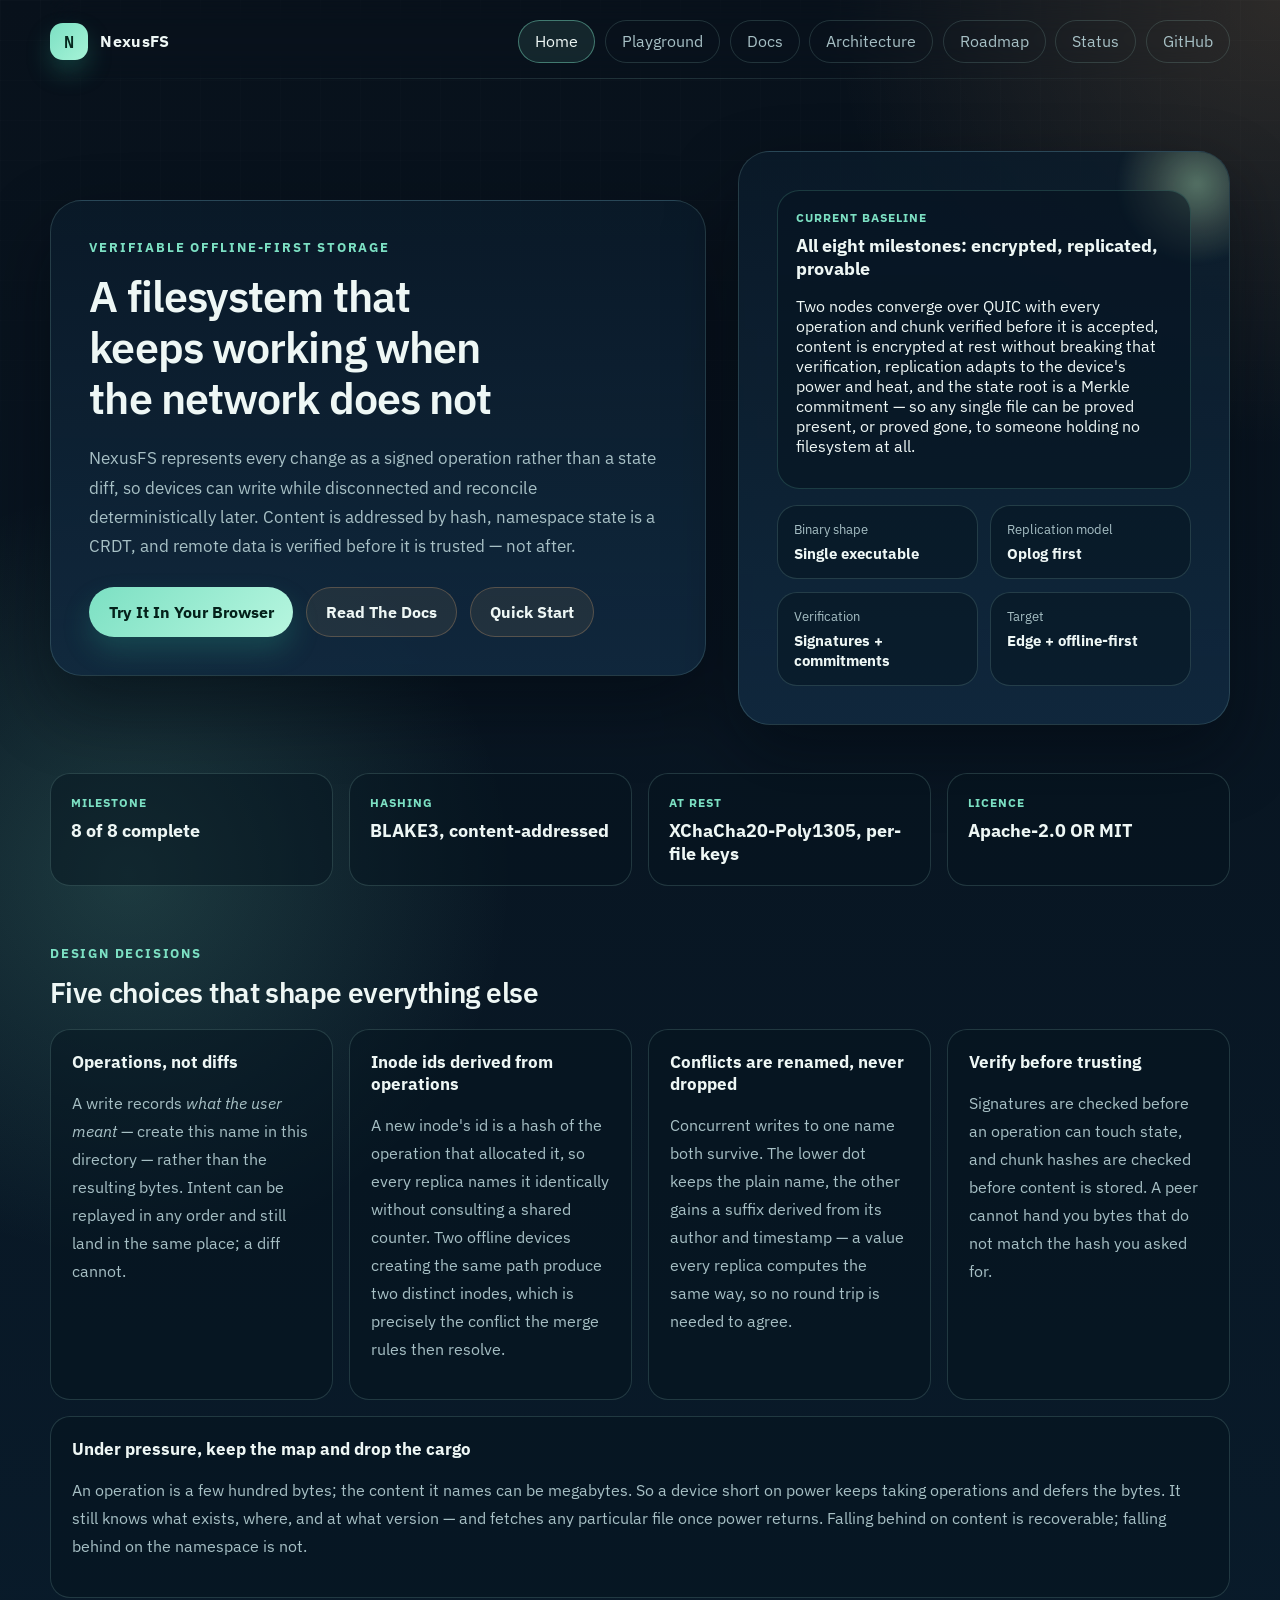
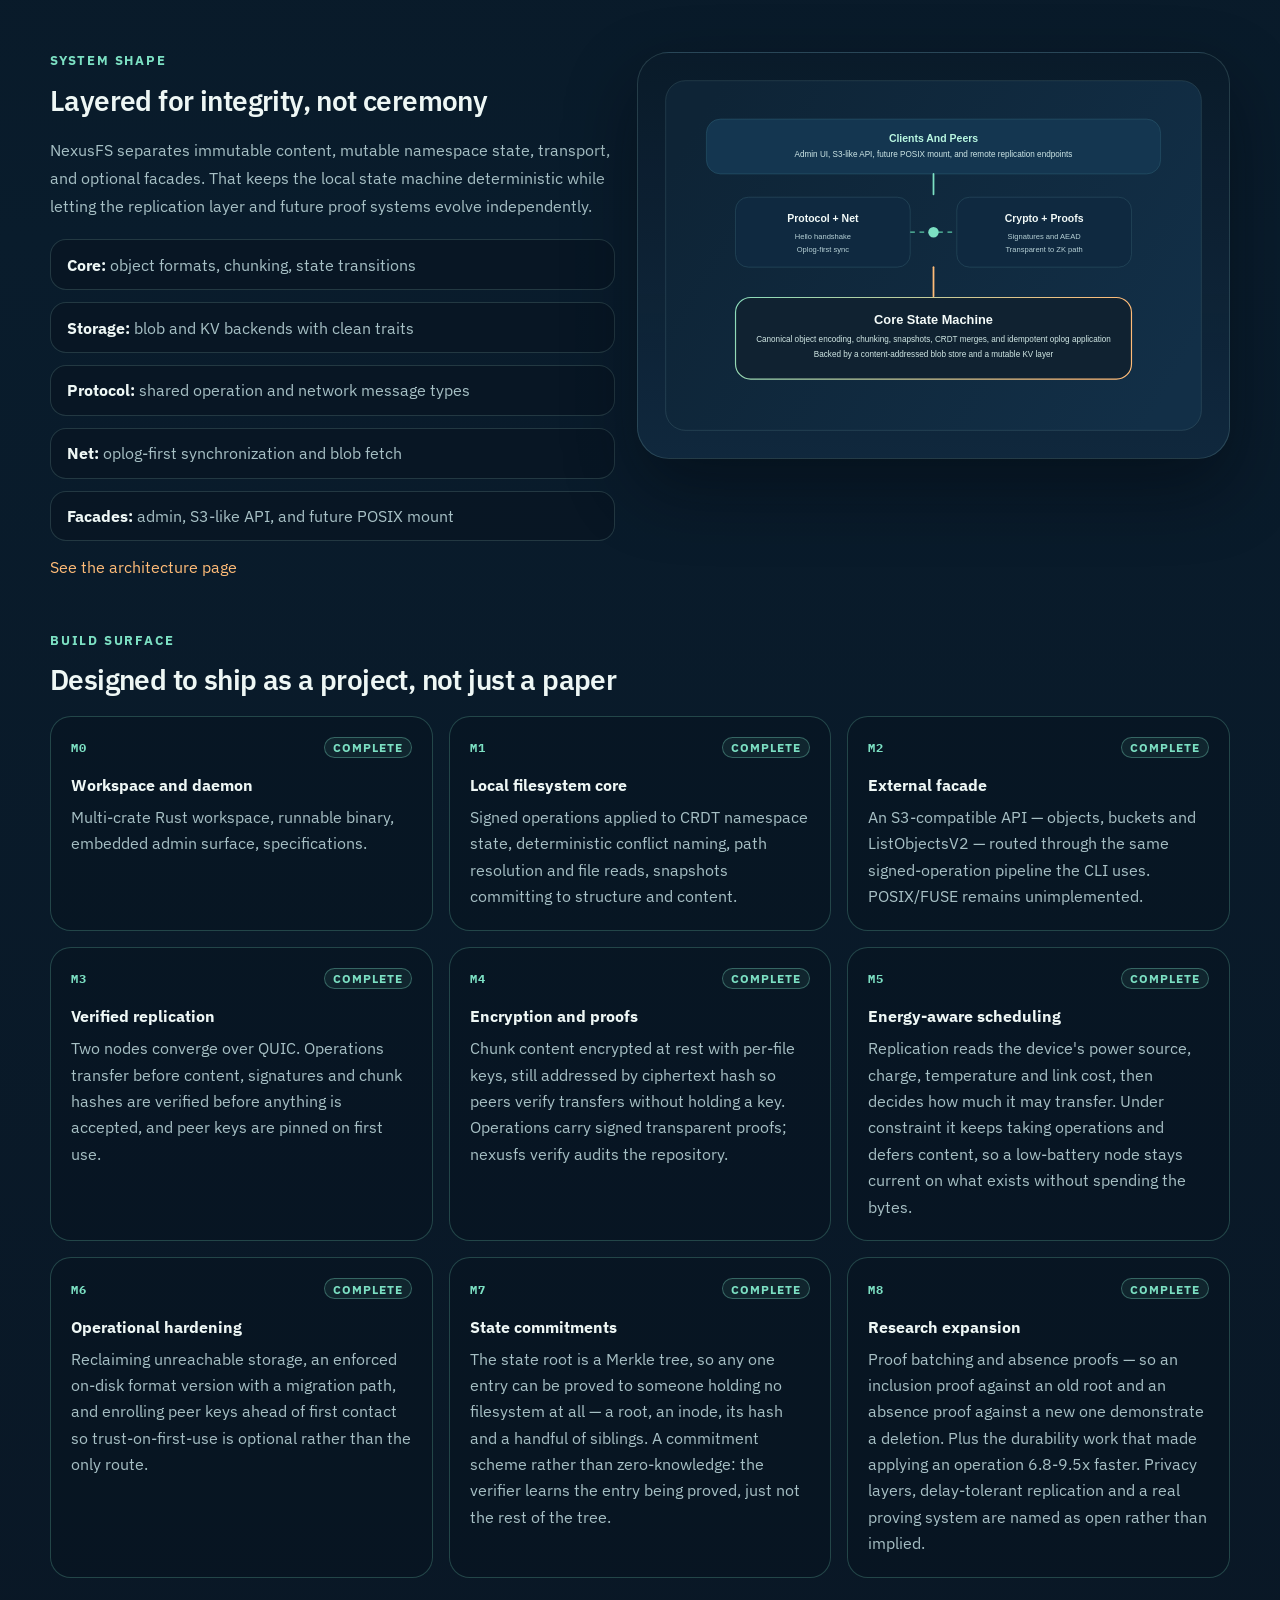
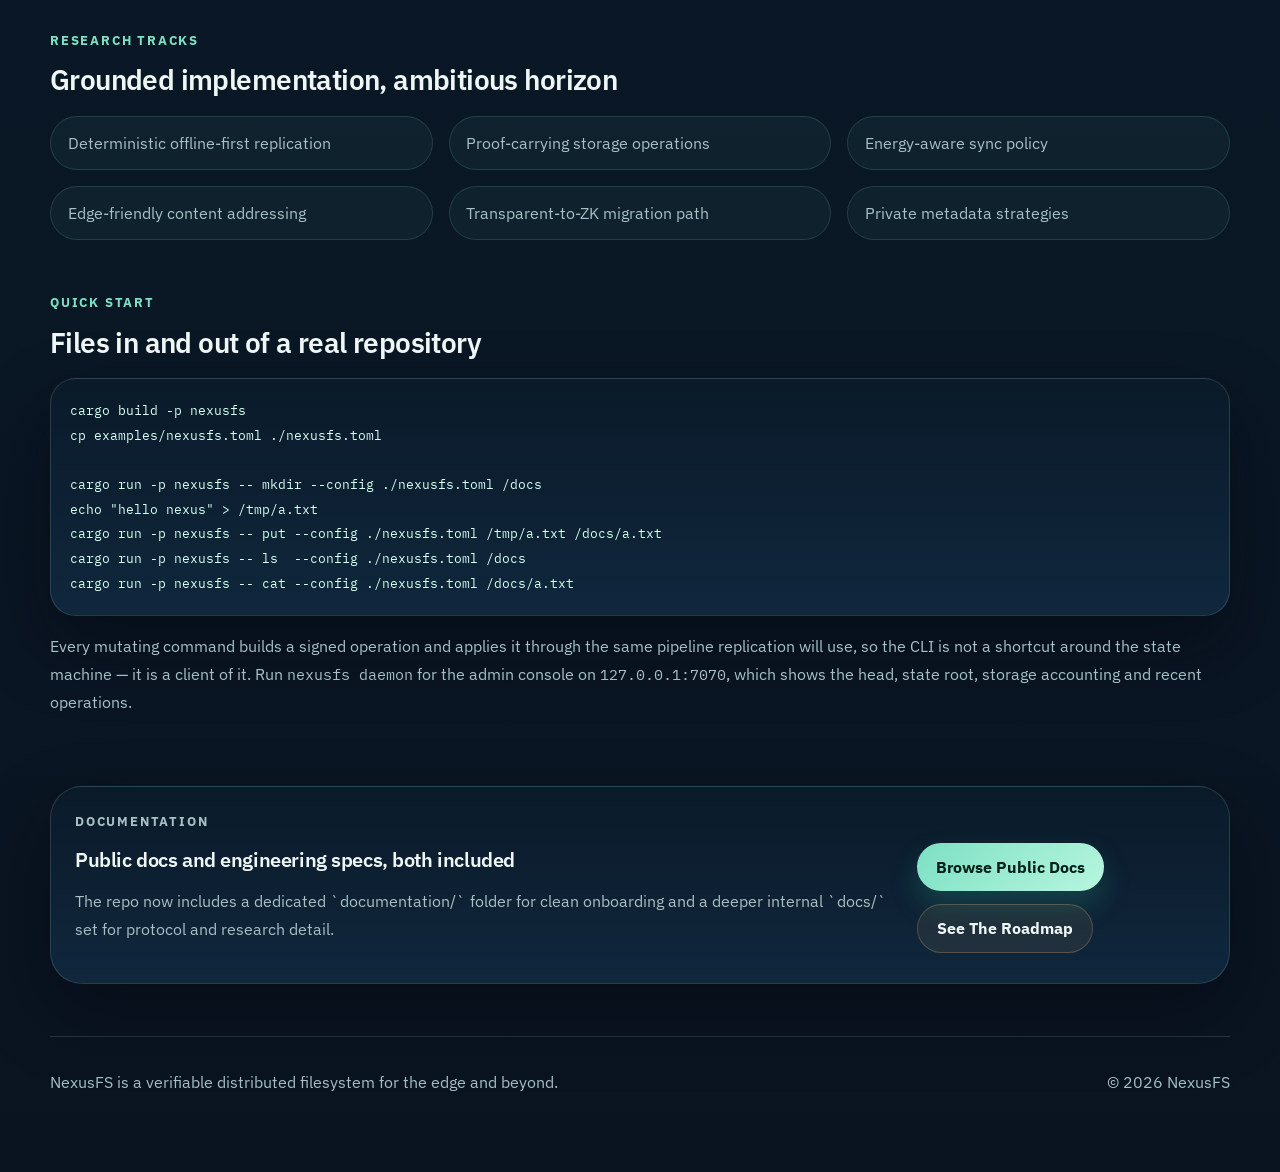
==== site/index.html @ d1aa071e "M8: absence proofs, batching, and an honest account of the rest **Absence proofs.** Inclusion proves" ====
<!DOCTYPE html>
<html lang="en">
  <head>
    <meta charset="utf-8" />
    <meta name="viewport" content="width=device-width, initial-scale=1" />
    <title>NexusFS | Verifiable Offline-First Distributed Storage</title>
    <meta
      name="description"
      content="NexusFS is a single-executable, verifiable distributed file system built for edge and offline-first deployments."
    />
    <link rel="preconnect" href="https://fonts.googleapis.com" />
    <link rel="preconnect" href="https://fonts.gstatic.com" crossorigin />
    <link
      href="https://fonts.googleapis.com/css2?family=IBM+Plex+Sans:wght@400;500;600;700&family=IBM+Plex+Mono:wght@400;500;600&display=swap"
      rel="stylesheet"
    />
    <link rel="icon" type="image/svg+xml" href="./favicon.svg" />
    <link rel="stylesheet" href="./styles.css" />
  </head>
  <body data-page="home">
    <div class="page-shell">
      <header class="site-header">
        <a class="brand" href="./index.html">
          <span class="brand-mark">N</span>
          <span>NexusFS</span>
        </a>
        <nav class="site-nav" aria-label="Primary">
          <a href="./index.html" aria-current="page">Home</a>
          <a href="./playground.html">Playground</a>
          <a href="./docs.html">Docs</a>
          <a href="./architecture.html">Architecture</a>
          <a href="./roadmap.html">Roadmap</a>
          <a href="./status.html">Status</a>
          <a href="https://github.com/pinkysworld/NexusFS" target="_blank" rel="noreferrer">GitHub</a>
        </nav>
      </header>

      <main>
        <section class="hero reveal">
          <div class="hero-copy">
            <p class="eyebrow">Verifiable offline-first storage</p>
            <h1>A filesystem that keeps working when the network does not</h1>
            <p class="lede">
              NexusFS represents every change as a signed operation rather than a state
              diff, so devices can write while disconnected and reconcile deterministically
              later. Content is addressed by hash, namespace state is a CRDT, and remote
              data is verified before it is trusted — not after.
            </p>
            <div class="cta-row">
              <a class="button button-primary" href="./playground.html">Try It In Your Browser</a>
              <a class="button button-secondary" href="./docs.html">Read The Docs</a>
              <a class="button button-secondary" href="#quickstart">Quick Start</a>
            </div>
          </div>
          <div class="hero-panel">
            <div class="panel-orbit"></div>
            <div class="status-card">
              <span class="status-label">Current Baseline</span>
              <strong>All eight milestones: encrypted, replicated, provable</strong>
              <p>
                Two nodes converge over QUIC with every operation and chunk verified
                before it is accepted, content is encrypted at rest without breaking
                that verification, replication adapts to the device's power and heat,
                and the state root is a Merkle commitment — so any single file can be
                proved present, or proved gone, to someone holding no filesystem at all.
              </p>
            </div>
            <div class="mini-grid">
              <div>
                <span>Binary shape</span>
                <strong>Single executable</strong>
              </div>
              <div>
                <span>Replication model</span>
                <strong>Oplog first</strong>
              </div>
              <div>
                <span>Verification</span>
                <strong>Signatures + commitments</strong>
              </div>
              <div>
                <span>Target</span>
                <strong>Edge + offline-first</strong>
              </div>
            </div>
          </div>
        </section>

        <section class="stats reveal">
          <div class="stat">
            <span class="stat-label">Milestone</span>
            <strong>8 of 8 complete</strong>
          </div>
          <div class="stat">
            <span class="stat-label">Hashing</span>
            <strong>BLAKE3, content-addressed</strong>
          </div>
          <div class="stat">
            <span class="stat-label">At rest</span>
            <strong>XChaCha20-Poly1305, per-file keys</strong>
          </div>
          <div class="stat">
            <span class="stat-label">Licence</span>
            <strong>Apache-2.0 OR MIT</strong>
          </div>
        </section>

        <section class="section reveal">
          <div class="section-heading">
            <p class="eyebrow">Design decisions</p>
            <h2>Five choices that shape everything else</h2>
          </div>
          <div class="card-grid">
            <article class="feature-card">
              <h3>Operations, not diffs</h3>
              <p>
                A write records <em>what the user meant</em> — create this name in this
                directory — rather than the resulting bytes. Intent can be replayed in any
                order and still land in the same place; a diff cannot.
              </p>
            </article>
            <article class="feature-card">
              <h3>Inode ids derived from operations</h3>
              <p>
                A new inode's id is a hash of the operation that allocated it, so every
                replica names it identically without consulting a shared counter. Two
                offline devices creating the same path produce two distinct inodes, which
                is precisely the conflict the merge rules then resolve.
              </p>
            </article>
            <article class="feature-card">
              <h3>Conflicts are renamed, never dropped</h3>
              <p>
                Concurrent writes to one name both survive. The lower dot keeps the plain
                name, the other gains a suffix derived from its author and timestamp — a
                value every replica computes the same way, so no round trip is needed to
                agree.
              </p>
            </article>
            <article class="feature-card">
              <h3>Verify before trusting</h3>
              <p>
                Signatures are checked before an operation can touch state, and chunk
                hashes are checked before content is stored. A peer cannot hand you bytes
                that do not match the hash you asked for.
              </p>
            </article>
            <article class="feature-card">
              <h3>Under pressure, keep the map and drop the cargo</h3>
              <p>
                An operation is a few hundred bytes; the content it names can be
                megabytes. So a device short on power keeps taking operations and defers
                the bytes. It still knows what exists, where, and at what version — and
                fetches any particular file once power returns. Falling behind on content
                is recoverable; falling behind on the namespace is not.
              </p>
            </article>
          </div>
        </section>

        <section class="section layout-two reveal">
          <div>
            <div class="section-heading compact">
              <p class="eyebrow">System Shape</p>
              <h2>Layered for integrity, not ceremony</h2>
            </div>
            <p class="section-copy">
              NexusFS separates immutable content, mutable namespace state, transport,
              and optional facades. That keeps the local state machine deterministic
              while letting the replication layer and future proof systems evolve
              independently.
            </p>
            <ul class="list-block">
              <li><strong>Core:</strong> object formats, chunking, state transitions</li>
              <li><strong>Storage:</strong> blob and KV backends with clean traits</li>
              <li><strong>Protocol:</strong> shared operation and network message types</li>
              <li><strong>Net:</strong> oplog-first synchronization and blob fetch</li>
              <li><strong>Facades:</strong> admin, S3-like API, and future POSIX mount</li>
            </ul>
            <a class="text-link" href="./architecture.html">See the architecture page</a>
          </div>
          <div class="diagram-frame">
            <img
              src="./assets/architecture.svg"
              alt="NexusFS architecture layers from clients and peers through core, storage, crypto, and proof systems."
            />
          </div>
        </section>

        <section class="section reveal">
          <div class="section-heading">
            <p class="eyebrow">Build Surface</p>
            <h2>Designed to ship as a project, not just a paper</h2>
          </div>
          <div class="track-grid" id="milestone-grid"></div>
        </section>

        <section class="section reveal">
          <div class="section-heading">
            <p class="eyebrow">Research Tracks</p>
            <h2>Grounded implementation, ambitious horizon</h2>
          </div>
          <div class="research-grid" id="research-grid"></div>
        </section>

        <section class="section reveal" id="quickstart">
          <div class="section-heading">
            <p class="eyebrow">Quick start</p>
            <h2>Files in and out of a real repository</h2>
          </div>
          <div class="command-block">
            <pre><code>cargo build -p nexusfs
cp examples/nexusfs.toml ./nexusfs.toml

cargo run -p nexusfs -- mkdir --config ./nexusfs.toml /docs
echo "hello nexus" > /tmp/a.txt
cargo run -p nexusfs -- put --config ./nexusfs.toml /tmp/a.txt /docs/a.txt
cargo run -p nexusfs -- ls  --config ./nexusfs.toml /docs
cargo run -p nexusfs -- cat --config ./nexusfs.toml /docs/a.txt</code></pre>
          </div>
          <p class="section-copy">
            Every mutating command builds a signed operation and applies it through the
            same pipeline replication will use, so the CLI is not a shortcut around the
            state machine — it is a client of it. Run
            <code>nexusfs daemon</code> for the admin console on
            <code>127.0.0.1:7070</code>, which shows the head, state root, storage
            accounting and recent operations.
          </p>
        </section>

        <section class="section reveal">
          <div class="callout">
            <div>
              <p class="eyebrow">Documentation</p>
              <h2>Public docs and engineering specs, both included</h2>
              <p>
                The repo now includes a dedicated `documentation/` folder for clean
                onboarding and a deeper internal `docs/` set for protocol and research
                detail.
              </p>
            </div>
            <div class="callout-actions">
              <a class="button button-primary" href="./docs.html">Browse Public Docs</a>
              <a class="button button-secondary" href="./roadmap.html">See The Roadmap</a>
            </div>
          </div>
        </section>
      </main>

      <footer class="site-footer">
        <p>NexusFS is a verifiable distributed filesystem for the edge and beyond.</p>
        <p>© <span id="year"></span> NexusFS</p>
      </footer>
    </div>

    <script src="./app.js"></script>
  </body>
</html>
---- site/styles.css ----
:root {
  --bg: #07131f;
  --bg-soft: #102538;
  --panel: rgba(10, 27, 42, 0.84);
  --panel-strong: rgba(17, 41, 63, 0.92);
  --text: #eef7f5;
  --muted: #a7c0c5;
  --line: rgba(173, 232, 221, 0.16);
  --sea: #7ce0c3;
  --sea-deep: #2fb998;
  --sun: #ffbc78;
  --danger: #ff8d7c;
  --shadow: 0 30px 70px rgba(1, 7, 14, 0.45);
  --mono: "IBM Plex Mono", ui-monospace, SFMono-Regular, Menlo, monospace;
}

/* Technical values — hashes, paths, commands — read as data, not prose. */
code,
kbd,
samp {
  font-family: var(--mono);
  font-size: 0.92em;
}

* {
  box-sizing: border-box;
}

html {
  scroll-behavior: smooth;
}

body {
  margin: 0;
  min-height: 100vh;
  color: var(--text);
  font-family: "IBM Plex Sans", "Helvetica Neue", sans-serif;
  background:
    radial-gradient(circle at top right, rgba(255, 188, 120, 0.15), transparent 28rem),
    radial-gradient(circle at 10% 20%, rgba(124, 224, 195, 0.18), transparent 24rem),
    linear-gradient(180deg, #08111b 0%, #091c2c 42%, #0a1421 100%);
}

body::before {
  content: "";
  position: fixed;
  inset: 0;
  pointer-events: none;
  background-image:
    linear-gradient(rgba(255, 255, 255, 0.015) 1px, transparent 1px),
    linear-gradient(90deg, rgba(255, 255, 255, 0.015) 1px, transparent 1px);
  background-size: 40px 40px;
  mask-image: linear-gradient(180deg, rgba(0, 0, 0, 0.9), transparent 80%);
}

a {
  color: inherit;
}

img {
  display: block;
  max-width: 100%;
}

.page-shell {
  position: relative;
  width: min(1180px, calc(100% - 2rem));
  margin: 0 auto;
  padding-bottom: 4rem;
}

.site-header {
  position: sticky;
  top: 0;
  z-index: 20;
  display: flex;
  align-items: center;
  justify-content: space-between;
  gap: 1rem;
  padding: 1.25rem 0 1rem;
  backdrop-filter: blur(16px);
}

.site-header::after {
  content: "";
  position: absolute;
  inset: auto 0 0;
  height: 1px;
  background: linear-gradient(90deg, transparent, var(--line), transparent);
}

.brand {
  display: inline-flex;
  align-items: center;
  gap: 0.8rem;
  text-decoration: none;
  font-weight: 700;
  letter-spacing: 0.02em;
}

.brand-mark {
  display: inline-grid;
  place-items: center;
  width: 2.35rem;
  height: 2.35rem;
  border-radius: 0.8rem;
  color: #06291f;
  font-family: var(--mono);
  font-weight: 600;
  font-size: 1.05rem;
  background: linear-gradient(135deg, var(--sea) 0%, #a6f3d7 100%);
  box-shadow: 0 12px 24px rgba(47, 185, 152, 0.25);
}

.site-nav {
  display: inline-flex;
  flex-wrap: wrap;
  gap: 0.6rem;
}

.site-nav a {
  padding: 0.65rem 1rem;
  border: 1px solid var(--line);
  border-radius: 999px;
  text-decoration: none;
  color: var(--muted);
  transition: transform 180ms ease, border-color 180ms ease, color 180ms ease, background 180ms ease;
}

.site-nav a:hover,
.site-nav a:focus-visible {
  color: var(--text);
  border-color: rgba(124, 224, 195, 0.35);
  background: rgba(124, 224, 195, 0.08);
  transform: translateY(-1px);
}

.hero {
  display: grid;
  grid-template-columns: 1.2fr 0.9fr;
  gap: 2rem;
  align-items: center;
  padding: 4.5rem 0 3rem;
}

.hero-compact {
  grid-template-columns: 1fr;
  padding-bottom: 1rem;
}

.hero-copy,
.hero-panel,
.content-panel,
.callout,
.diagram-frame,
.command-block {
  border: 1px solid var(--line);
  background: linear-gradient(180deg, var(--panel) 0%, var(--panel-strong) 100%);
  box-shadow: var(--shadow);
}

.hero-copy,
.hero-panel {
  border-radius: 2rem;
  padding: clamp(1.4rem, 3vw, 2.4rem);
}

.hero-copy h1,
.section-heading h2,
.content-panel h2,
.callout h2,
.doc-card h2 {
  margin: 0;
  font-weight: 600;
  line-height: 1.18;
  letter-spacing: -0.021em;
  text-wrap: balance;
}

.hero-copy h1 {
  font-size: clamp(1.9rem, 3.4vw, 2.7rem);
  max-width: 26ch;
}

.content-panel h2,
.callout h2,
.doc-card h2 {
  font-size: 1.25rem;
}

.eyebrow {
  margin: 0 0 0.9rem;
  color: var(--sea);
  font-size: 0.8rem;
  font-weight: 700;
  letter-spacing: 0.14em;
  text-transform: uppercase;
}

.lede,
.section-copy,
.feature-card p,
.doc-card p,
.callout p,
.content-panel p {
  color: var(--muted);
  line-height: 1.75;
}

.lede {
  font-size: 1.05rem;
  max-width: 60ch;
  margin: 1.3rem 0 0;
}

.cta-row,
.callout-actions {
  display: flex;
  flex-wrap: wrap;
  gap: 0.8rem;
  margin-top: 1.6rem;
}

.button {
  display: inline-flex;
  align-items: center;
  justify-content: center;
  min-height: 3rem;
  padding: 0.85rem 1.2rem;
  border-radius: 999px;
  text-decoration: none;
  font-weight: 700;
  transition: transform 180ms ease, box-shadow 180ms ease, border-color 180ms ease, background 180ms ease;
}

.button:hover,
.button:focus-visible {
  transform: translateY(-1px);
}

.button-primary {
  color: #04211a;
  background: linear-gradient(135deg, var(--sea) 0%, #b7f6df 100%);
  box-shadow: 0 14px 28px rgba(47, 185, 152, 0.22);
}

.button-secondary {
  border: 1px solid rgba(255, 188, 120, 0.24);
  background: rgba(255, 188, 120, 0.08);
  color: var(--text);
}

.hero-panel {
  position: relative;
  overflow: hidden;
}

.panel-orbit {
  position: absolute;
  top: -4rem;
  right: -4rem;
  width: 12rem;
  height: 12rem;
  border-radius: 50%;
  background:
    radial-gradient(circle at center, rgba(124, 224, 195, 0.3) 0, rgba(124, 224, 195, 0.1) 32%, transparent 60%),
    radial-gradient(circle at center, rgba(255, 188, 120, 0.22) 0, transparent 58%);
  filter: blur(2px);
}

.status-card {
  position: relative;
  padding: 1.1rem 1.1rem 1rem;
  border-radius: 1.4rem;
  border: 1px solid rgba(124, 224, 195, 0.18);
  background: rgba(6, 19, 31, 0.55);
}

.status-label,
.doc-type,
.stat-label {
  display: block;
  margin-bottom: 0.55rem;
  color: var(--sea);
  font-size: 0.78rem;
  font-weight: 700;
  letter-spacing: 0.08em;
  text-transform: uppercase;
}

.status-card strong,
.stat strong {
  display: block;
  font-size: 1.1rem;
}

.status-card p,
.mini-grid span,
.mini-grid strong {
  position: relative;
}

.mini-grid {
  display: grid;
  grid-template-columns: repeat(2, minmax(0, 1fr));
  gap: 0.8rem;
  margin-top: 1rem;
}

.mini-grid div,
.stat,
.feature-card,
.doc-card,
.content-panel {
  border-radius: 1.25rem;
  border: 1px solid var(--line);
  background: rgba(6, 19, 31, 0.48);
}

.mini-grid div {
  padding: 0.95rem;
}

.mini-grid span {
  display: block;
  color: var(--muted);
  font-size: 0.82rem;
}

.mini-grid strong {
  display: block;
  margin-top: 0.3rem;
  font-size: 0.96rem;
}

.stats,
.card-grid,
.track-grid,
.research-grid,
.docs-grid {
  display: grid;
  gap: 1rem;
}

.stats {
  grid-template-columns: repeat(4, minmax(0, 1fr));
  margin: 0 0 2.5rem;
}

.stat {
  padding: 1.25rem;
}

.stat strong {
  font-size: 1.12rem;
}

.section {
  padding: 1.2rem 0 2.2rem;
}

.section-heading {
  margin-bottom: 1.2rem;
}

.section-heading h2 {
  font-size: clamp(1.4rem, 2.2vw, 1.8rem);
  max-width: 34ch;
}

.section-heading.compact h2 {
  max-width: 30ch;
}

.card-grid {
  grid-template-columns: repeat(4, minmax(0, 1fr));
}

/* A trailing card that would sit alone on its own row spans the full width instead.
   Reads as a deliberate summary rather than an orphan, and keeps the grid balanced as
   sections gain entries. The 4n+1 / 3n+1 selectors track the column count per
   breakpoint, so each rule lives beside the grid definition it belongs to. */
.card-grid > *:last-child:nth-child(4n + 1) {
  grid-column: 1 / -1;
}

.feature-card,
.doc-card,
.content-panel {
  padding: 1.3rem;
}

.feature-card h3 {
  margin: 0 0 0.7rem;
  font-size: 1.05rem;
}

.layout-two {
  display: grid;
  grid-template-columns: 1fr 1.05fr;
  gap: 1.4rem;
  align-items: start;
}

.list-block {
  display: grid;
  gap: 0.75rem;
  padding: 0;
  margin: 1.2rem 0 0;
  list-style: none;
}

.list-block li {
  padding: 0.9rem 1rem;
  border-radius: 1rem;
  border: 1px solid var(--line);
  background: rgba(7, 18, 28, 0.44);
  color: var(--muted);
}

.list-block strong {
  color: var(--text);
}

.text-link {
  display: inline-block;
  margin-top: 1rem;
  color: var(--sun);
  text-decoration: none;
}

.diagram-frame {
  padding: 1rem;
  border-radius: 2rem;
}

.track-grid {
  grid-template-columns: repeat(3, minmax(0, 1fr));
}

.track-grid > *:last-child:nth-child(3n + 1) {
  grid-column: 1 / -1;
}

.track-card {
  padding: 1.25rem;
  border-radius: 1.3rem;
  border: 1px solid var(--line);
  background: rgba(6, 19, 31, 0.5);
}

.track-card span {
  display: block;
  margin-bottom: 0.55rem;
  color: var(--sun);
  font-size: 0.78rem;
  font-weight: 700;
  letter-spacing: 0.08em;
  text-transform: uppercase;
}

.track-card h3 {
  margin: 0 0 0.55rem;
  font-size: 1rem;
}

.track-card p {
  margin: 0;
  color: var(--muted);
  line-height: 1.65;
}

.research-grid {
  grid-template-columns: repeat(3, minmax(0, 1fr));
}

.research-chip {
  padding: 1rem 1.05rem;
  border-radius: 999px;
  border: 1px solid rgba(124, 224, 195, 0.16);
  background: rgba(124, 224, 195, 0.05);
  color: var(--muted);
}

.command-block {
  border-radius: 1.6rem;
  padding: 1.2rem;
}

.command-block pre {
  margin: 0;
  overflow-x: auto;
  color: #d6fff1;
  font-family: var(--mono);
  font-size: 0.88rem;
  line-height: 1.75;
}

.callout {
  display: flex;
  align-items: center;
  justify-content: space-between;
  gap: 1.25rem;
  border-radius: 2rem;
  padding: 1.5rem;
}

.docs-grid {
  grid-template-columns: repeat(2, minmax(0, 1fr));
}

.doc-card {
  text-decoration: none;
  transition: transform 180ms ease, border-color 180ms ease, background 180ms ease;
}

.doc-card:hover,
.doc-card:focus-visible {
  transform: translateY(-2px);
  border-color: rgba(124, 224, 195, 0.32);
  background: rgba(11, 31, 48, 0.82);
}

.inline-links {
  display: flex;
  flex-wrap: wrap;
  gap: 0.75rem;
}

.inline-links a {
  padding: 0.75rem 1rem;
  border-radius: 999px;
  border: 1px solid var(--line);
  text-decoration: none;
  color: var(--muted);
  background: rgba(6, 19, 31, 0.42);
}

.site-footer {
  display: flex;
  align-items: center;
  justify-content: space-between;
  gap: 1rem;
  margin-top: 1rem;
  padding-top: 1.2rem;
  color: var(--muted);
  border-top: 1px solid var(--line);
}

.reveal {
  opacity: 0;
  transform: translateY(18px);
  transition: opacity 600ms ease, transform 600ms ease;
}

.reveal.is-visible {
  opacity: 1;
  transform: translateY(0);
}

@media (max-width: 1024px) {
  .hero,
  .layout-two,
  .callout {
    grid-template-columns: 1fr;
    display: grid;
  }

  .stats,
  .card-grid,
  .track-grid,
  .research-grid {
    grid-template-columns: repeat(2, minmax(0, 1fr));
  }

  /* Two columns now, so the span rule keys off an odd final card instead. */
  .card-grid > *:last-child:nth-child(4n + 1),
  .track-grid > *:last-child:nth-child(3n + 1) {
    grid-column: auto;
  }

  .card-grid > *:last-child:nth-child(odd),
  .track-grid > *:last-child:nth-child(odd) {
    grid-column: 1 / -1;
  }
}

@media (max-width: 720px) {
  .page-shell {
    width: min(100%, calc(100% - 1rem));
  }

  .site-header,
  .site-footer {
    position: relative;
    flex-direction: column;
    align-items: flex-start;
  }

  .hero {
    padding-top: 2.8rem;
  }

  .stats,
  .card-grid,
  .track-grid,
  .research-grid,
  .docs-grid,
  .mini-grid {
    grid-template-columns: 1fr;
  }

  /* Single column: every card is already full width, so no spanning is needed. */
  .card-grid > *:last-child,
  .track-grid > *:last-child {
    grid-column: auto;
  }

  .hero-copy,
  .hero-panel,
  .diagram-frame,
  .callout {
    border-radius: 1.35rem;
  }

  .section-heading h2,
  .hero-copy h1 {
    max-width: none;
  }
}

/* --- milestone cards ------------------------------------------------------ */

.track-head {
  display: flex !important;
  align-items: center;
  justify-content: space-between;
  gap: 0.75rem;
  margin-bottom: 0.6rem;
}

.track-label {
  display: inline-block;
  margin: 0;
  font-family: var(--mono);
  font-size: 0.78rem;
  font-weight: 600;
  letter-spacing: 0.04em;
  text-transform: none;
  color: var(--sun);
}

.track-status {
  display: inline-block;
  margin: 0;
  padding: 0.1rem 0.5rem;
  border-radius: 999px;
  border: 1px solid var(--line);
  font-size: 0.66rem;
  font-weight: 600;
  letter-spacing: 0.06em;
  text-transform: uppercase;
  color: var(--muted);
}

.track-card[data-status="done"] .track-label {
  color: var(--sea);
}

.track-card[data-status="done"] .track-status {
  color: var(--sea);
  border-color: rgba(124, 224, 195, 0.35);
  background: rgba(124, 224, 195, 0.08);
}

.track-card[data-status="done"] {
  border-color: rgba(124, 224, 195, 0.24);
}

/* Active page in the primary nav. Driven by aria-current so the visual state and
   the accessibility state cannot drift apart. */
.site-nav a[aria-current="page"] {
  color: var(--text);
  border-color: rgba(124, 224, 195, 0.45);
  background: rgba(124, 224, 195, 0.1);
}
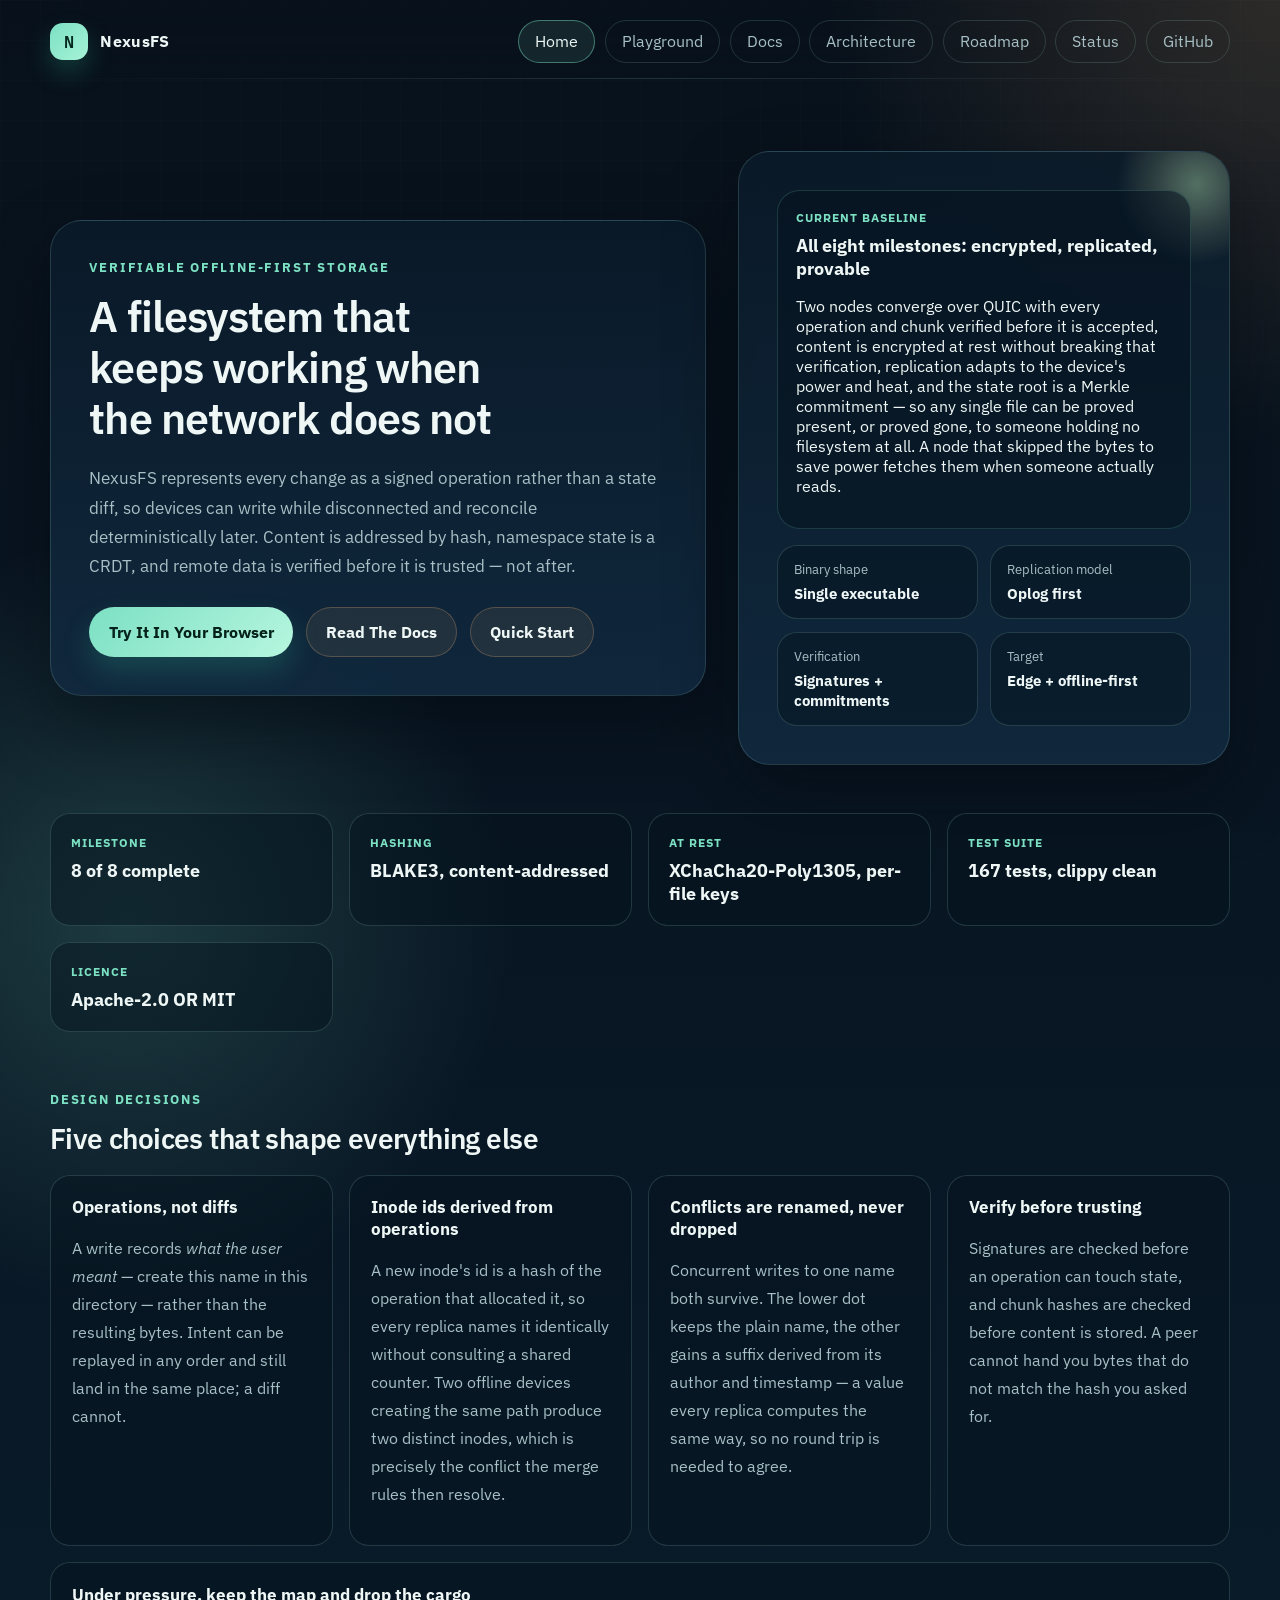
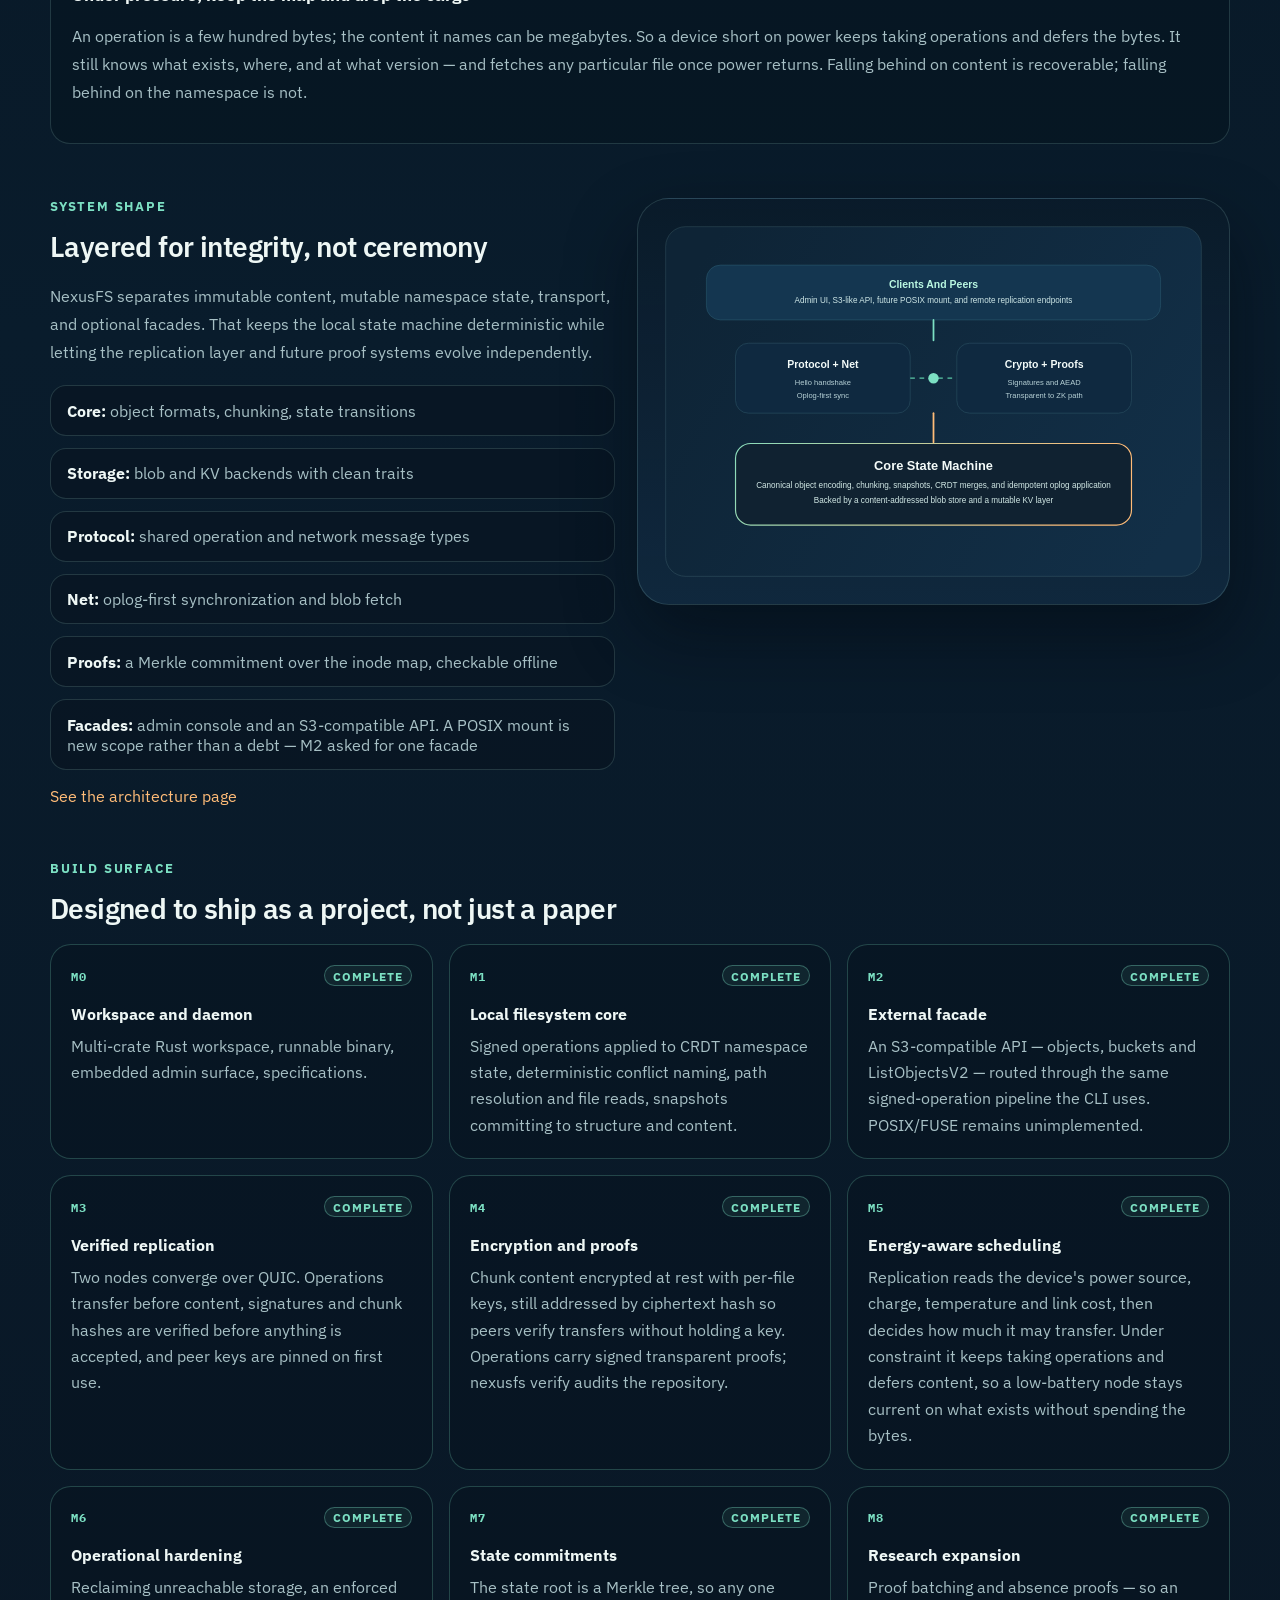
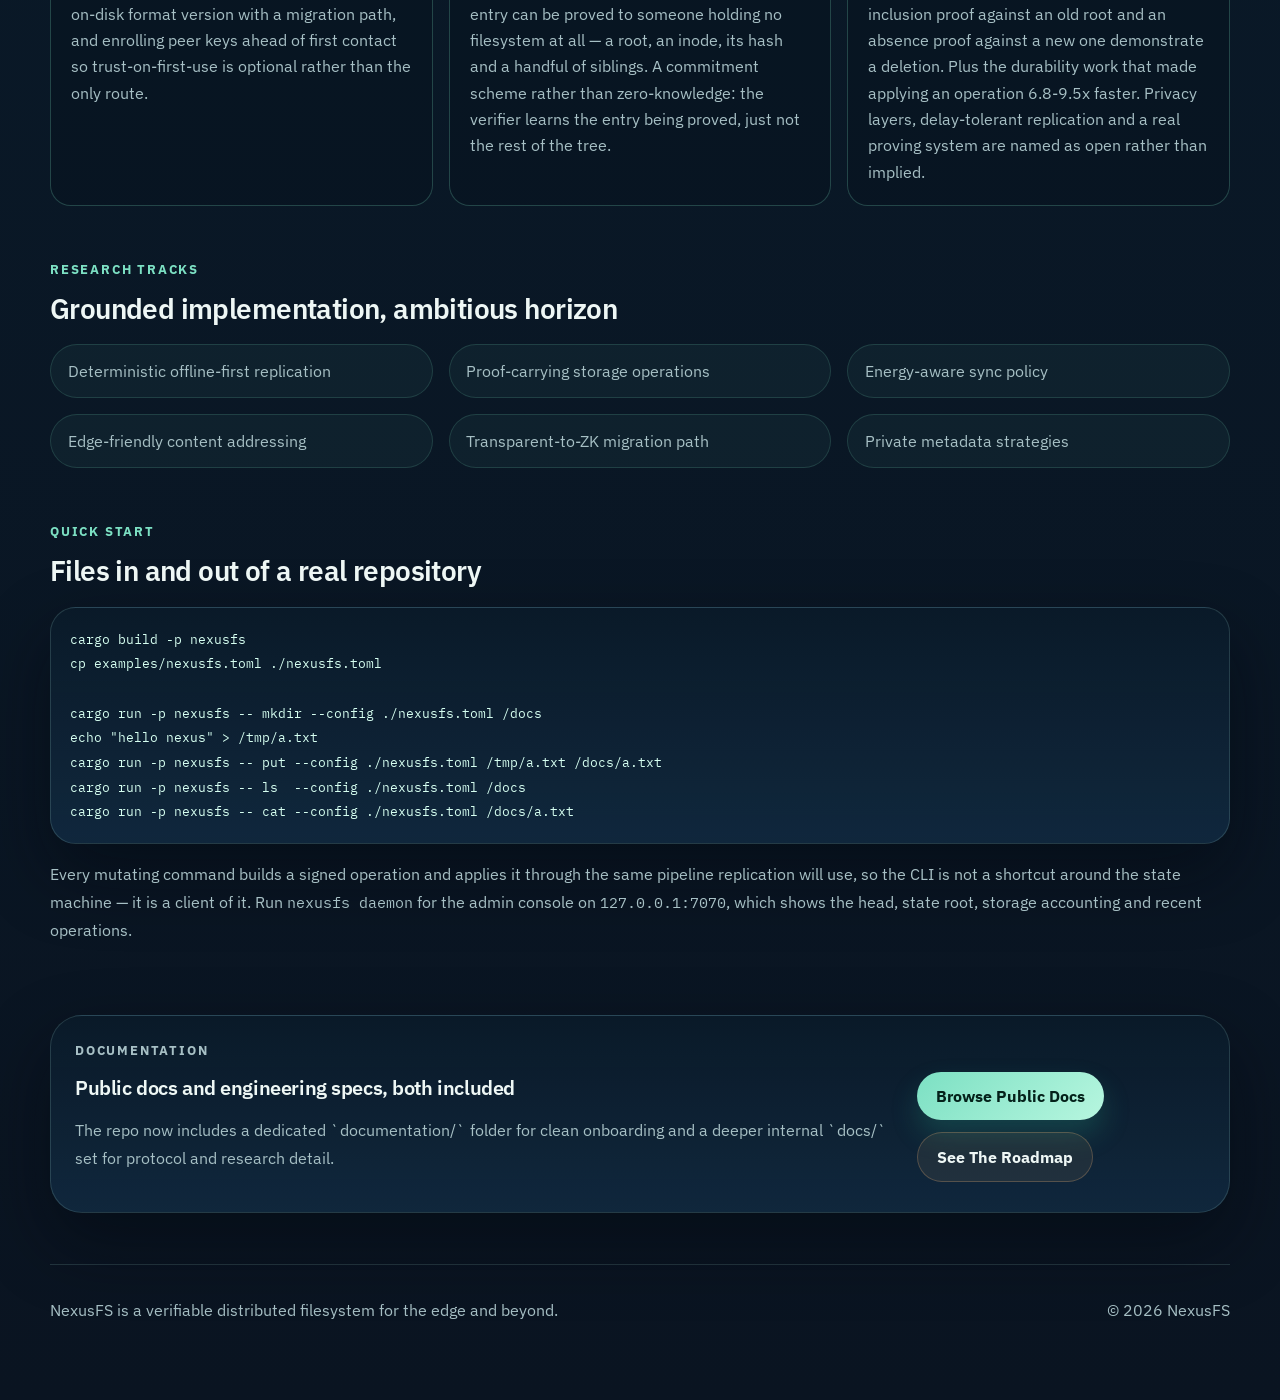
==== commit ed902205: "Docs: make every surface say what the code actually does The docs had drifted far enough to contradi" ====
--- a/site/index.html
+++ b/site/index.html
@@ -63,6 +63,8 @@
                 that verification, replication adapts to the device's power and heat,
                 and the state root is a Merkle commitment — so any single file can be
                 proved present, or proved gone, to someone holding no filesystem at all.
+                A node that skipped the bytes to save power fetches them when someone
+                actually reads.
               </p>
             </div>
             <div class="mini-grid">
@@ -98,6 +100,10 @@
           <div class="stat">
             <span class="stat-label">At rest</span>
             <strong>XChaCha20-Poly1305, per-file keys</strong>
+          </div>
+          <div class="stat">
+            <span class="stat-label">Test suite</span>
+            <strong>167 tests, clippy clean</strong>
           </div>
           <div class="stat">
             <span class="stat-label">Licence</span>
@@ -175,7 +181,9 @@
               <li><strong>Storage:</strong> blob and KV backends with clean traits</li>
               <li><strong>Protocol:</strong> shared operation and network message types</li>
               <li><strong>Net:</strong> oplog-first synchronization and blob fetch</li>
-              <li><strong>Facades:</strong> admin, S3-like API, and future POSIX mount</li>
+              <li><strong>Proofs:</strong> a Merkle commitment over the inode map, checkable offline</li>
+              <li><strong>Facades:</strong> admin console and an S3-compatible API. A POSIX
+                mount is new scope rather than a debt — M2 asked for one facade</li>
             </ul>
             <a class="text-link" href="./architecture.html">See the architecture page</a>
           </div>
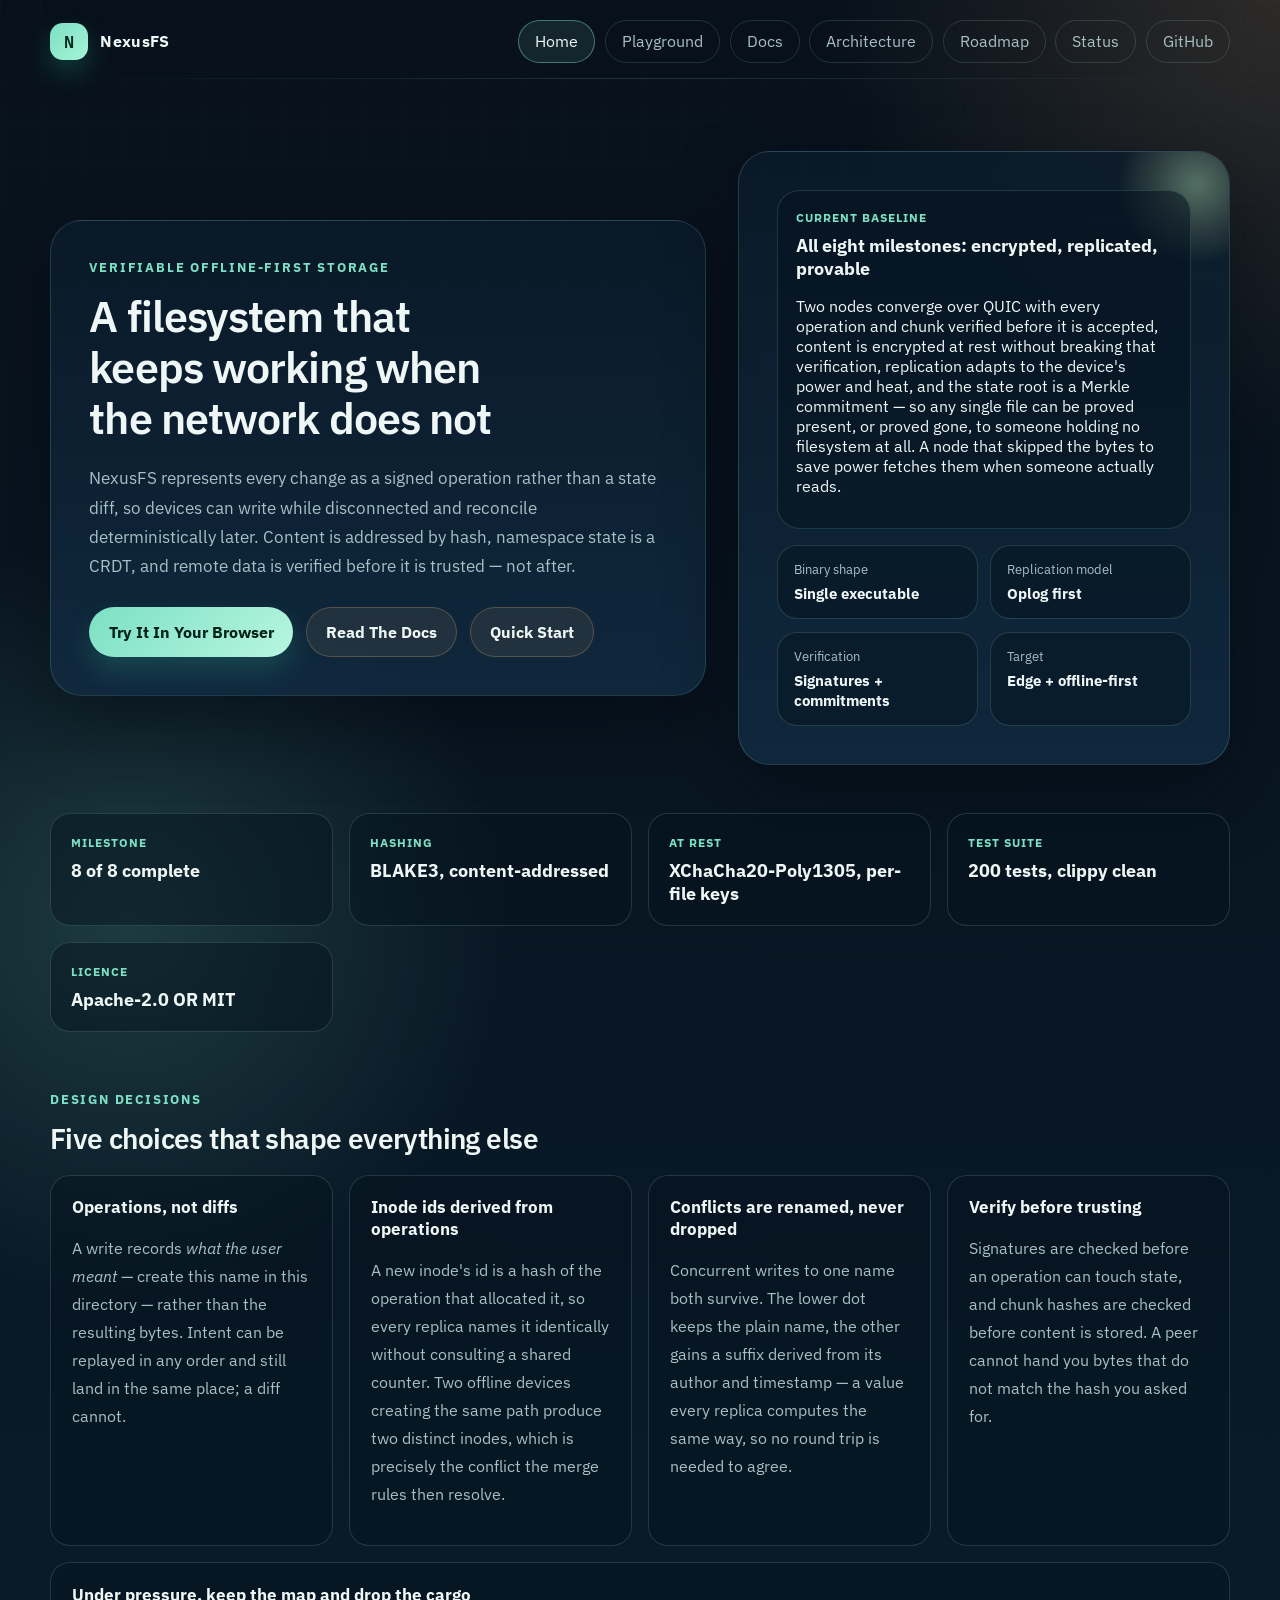
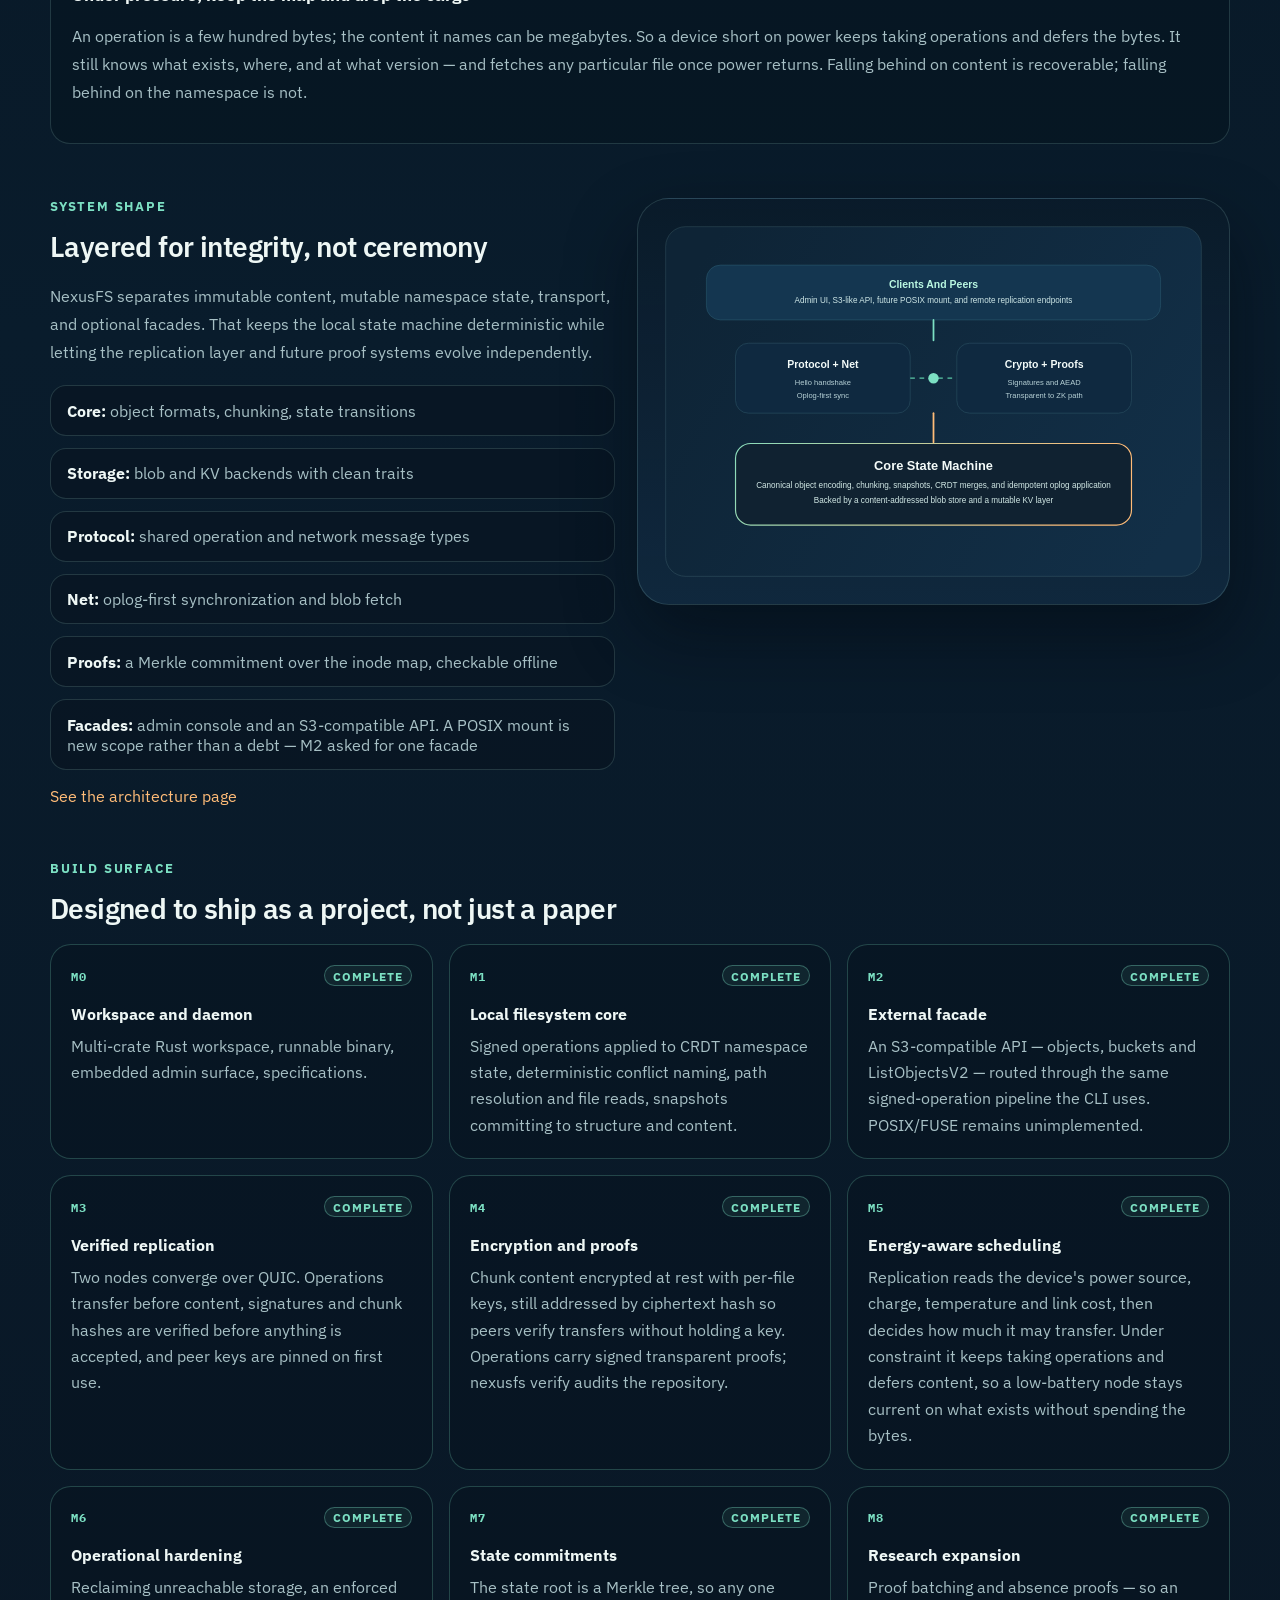
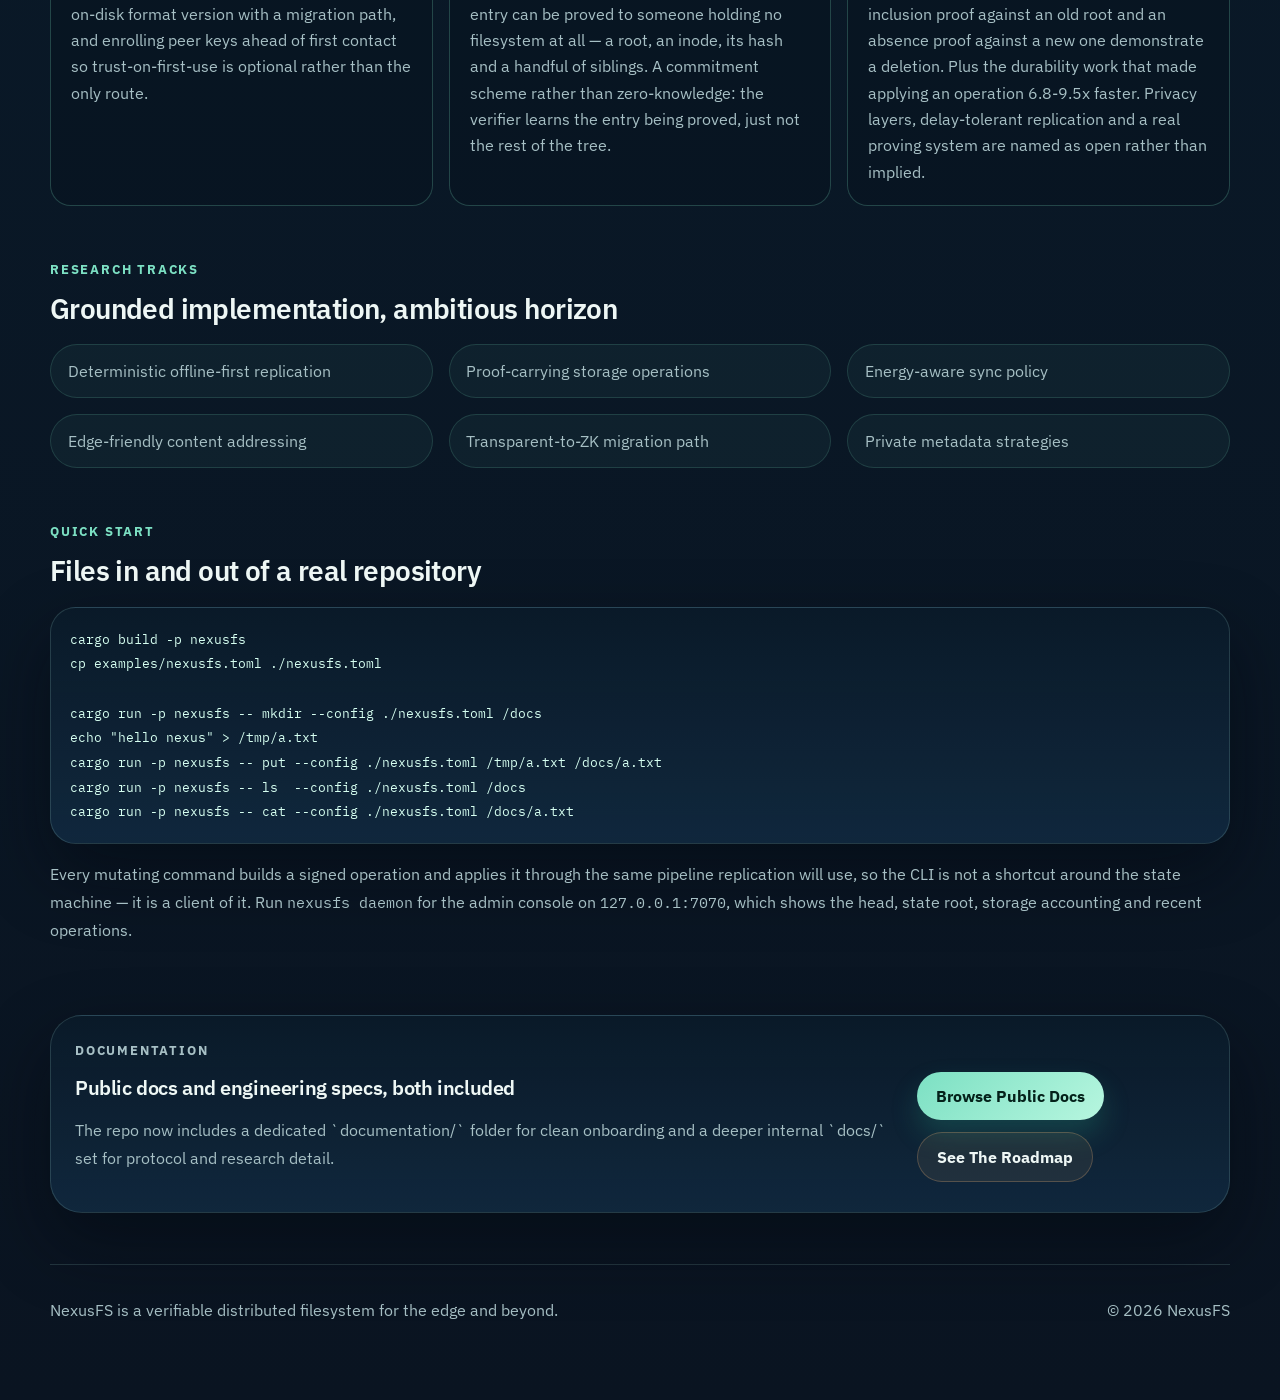
==== commit c6078dbb: "Docs: record the two energy follow-ups and the logging fix Link cost, storage headroom and the budge" ====
--- a/site/index.html
+++ b/site/index.html
@@ -103,7 +103,7 @@
           </div>
           <div class="stat">
             <span class="stat-label">Test suite</span>
-            <strong>167 tests, clippy clean</strong>
+            <strong>200 tests, clippy clean</strong>
           </div>
           <div class="stat">
             <span class="stat-label">Licence</span>
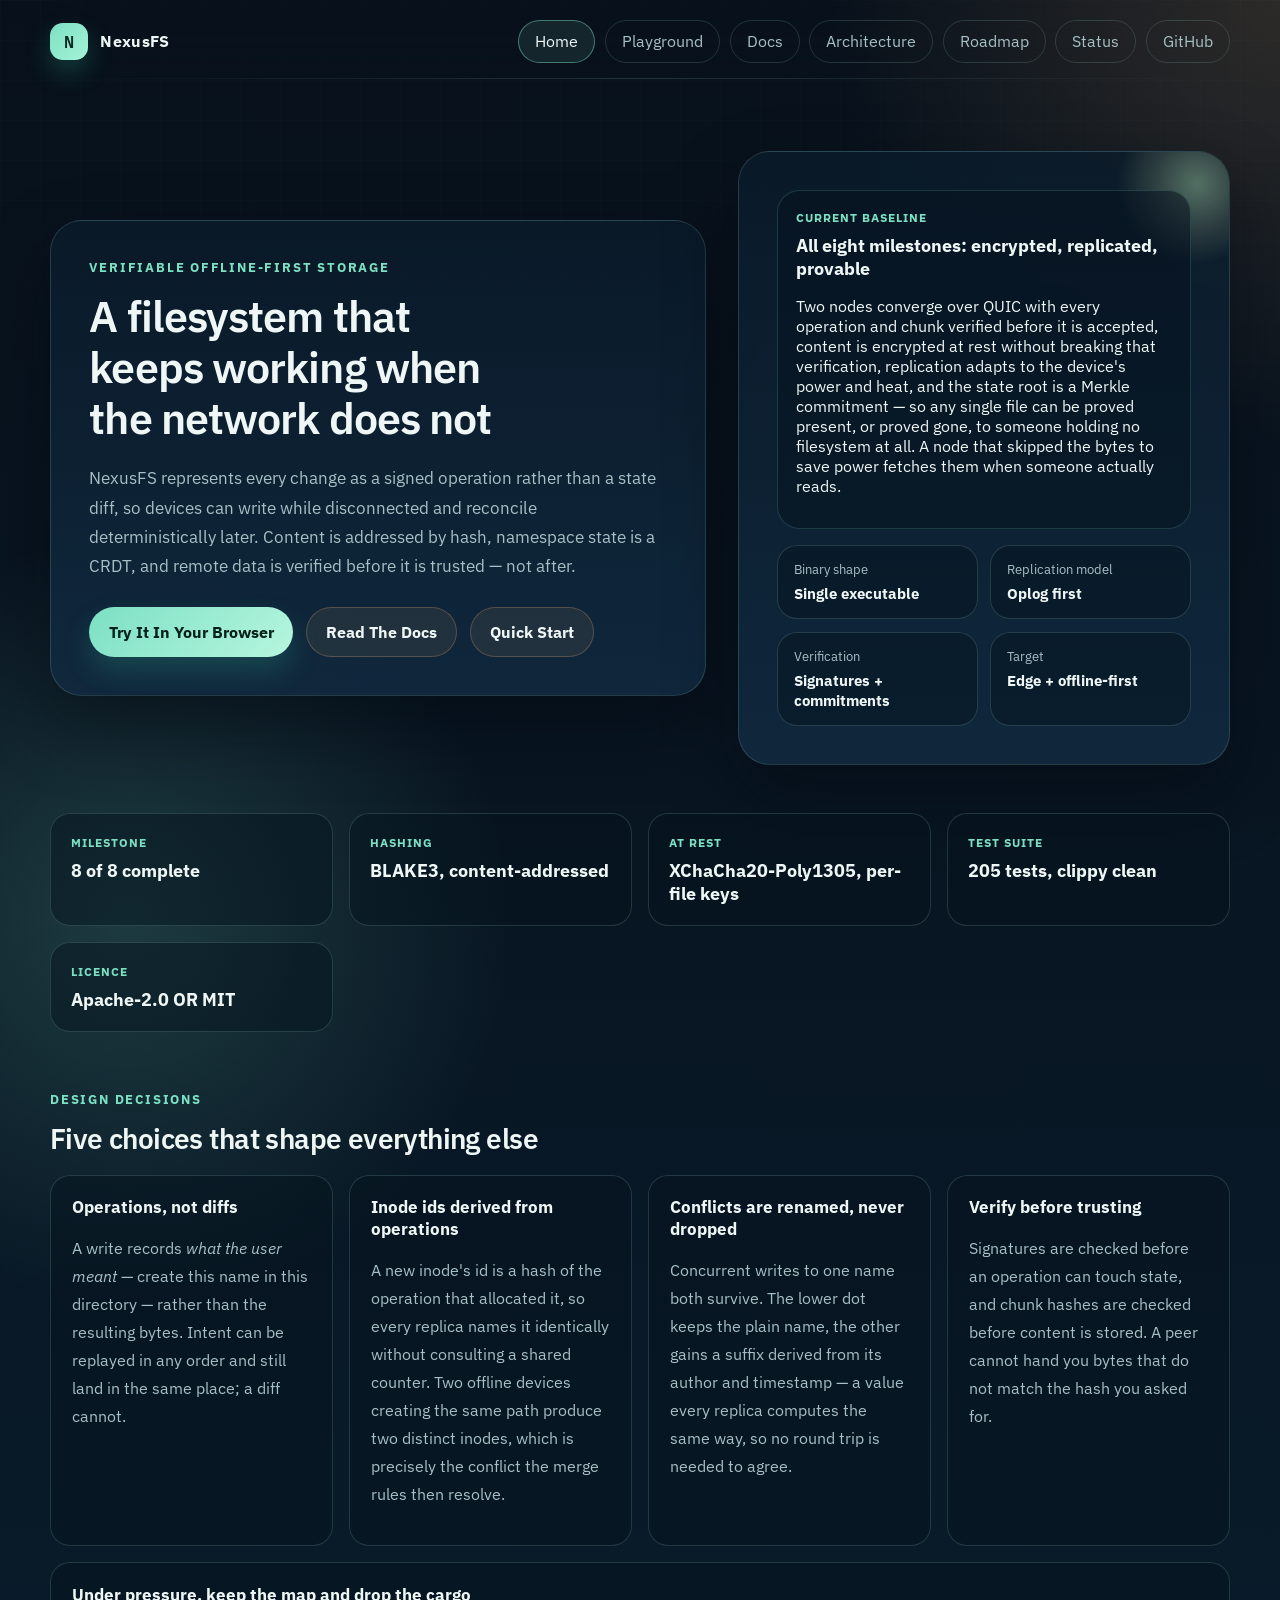
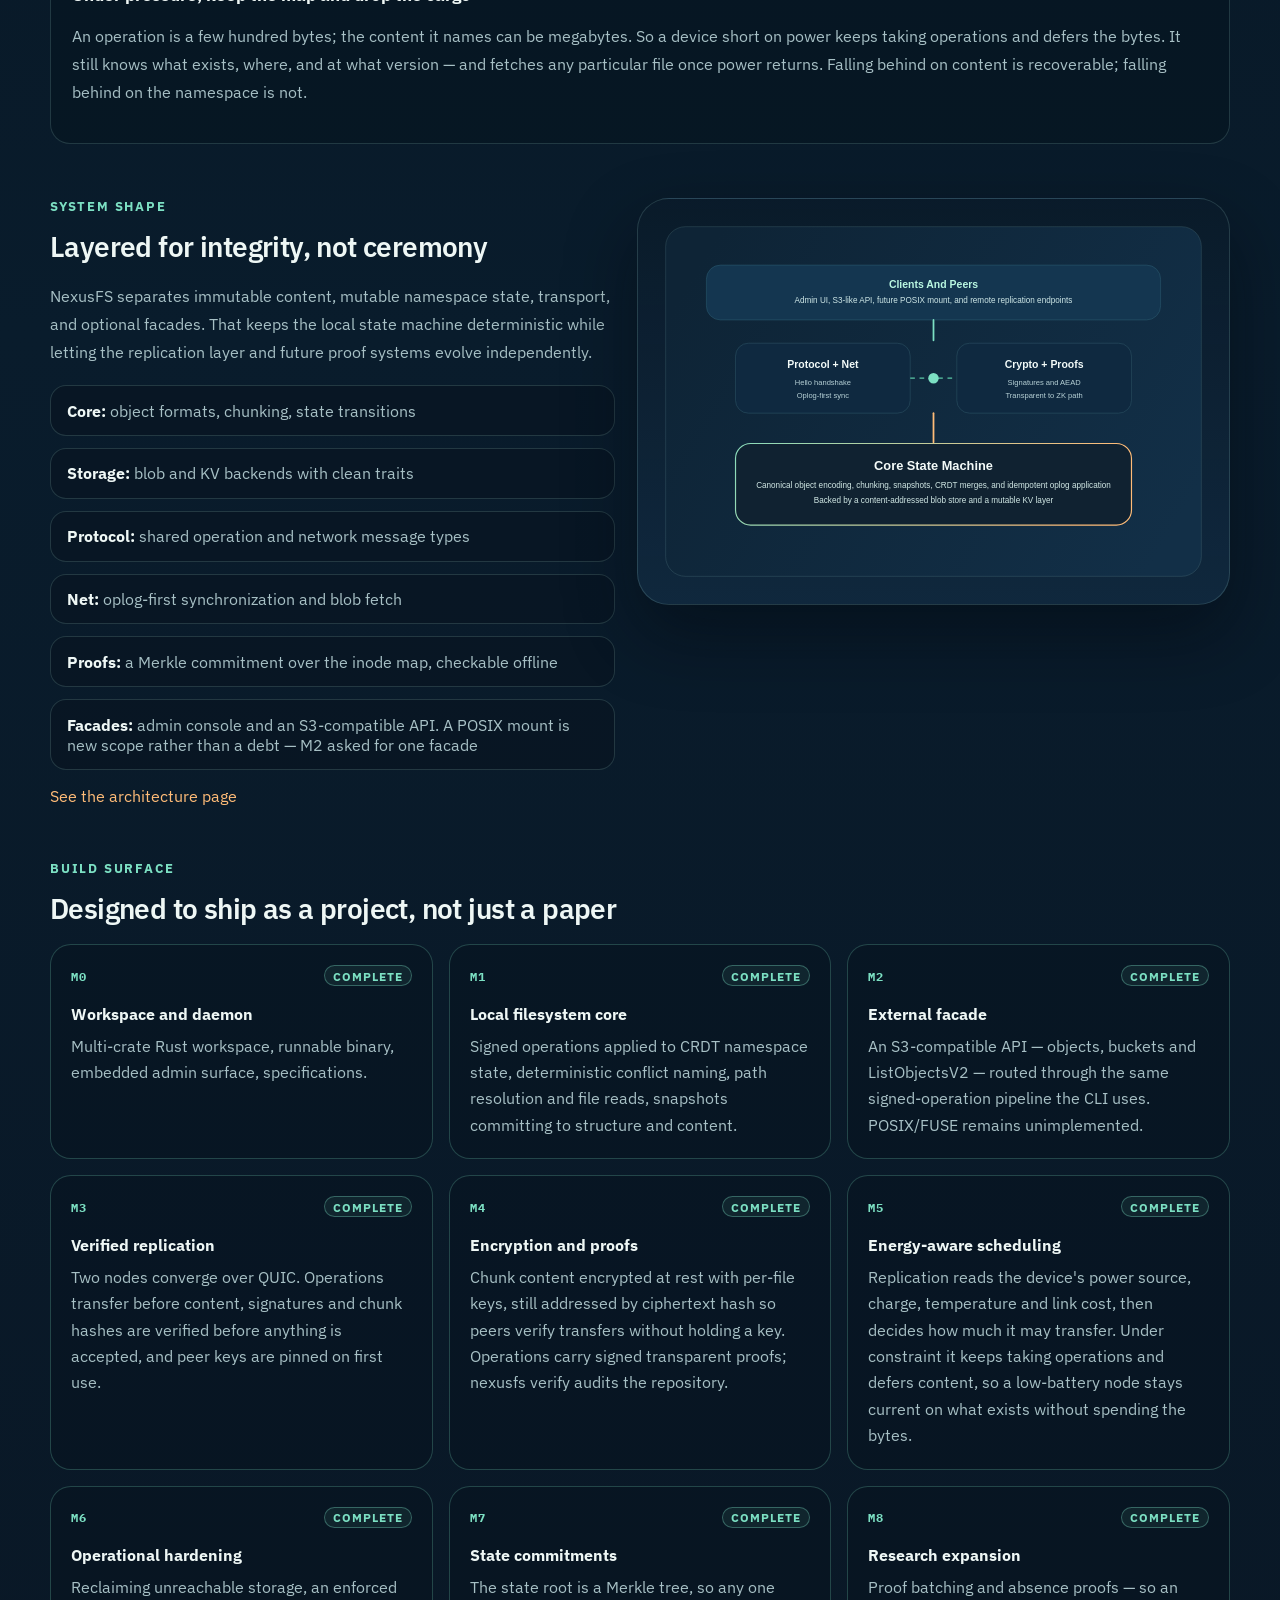
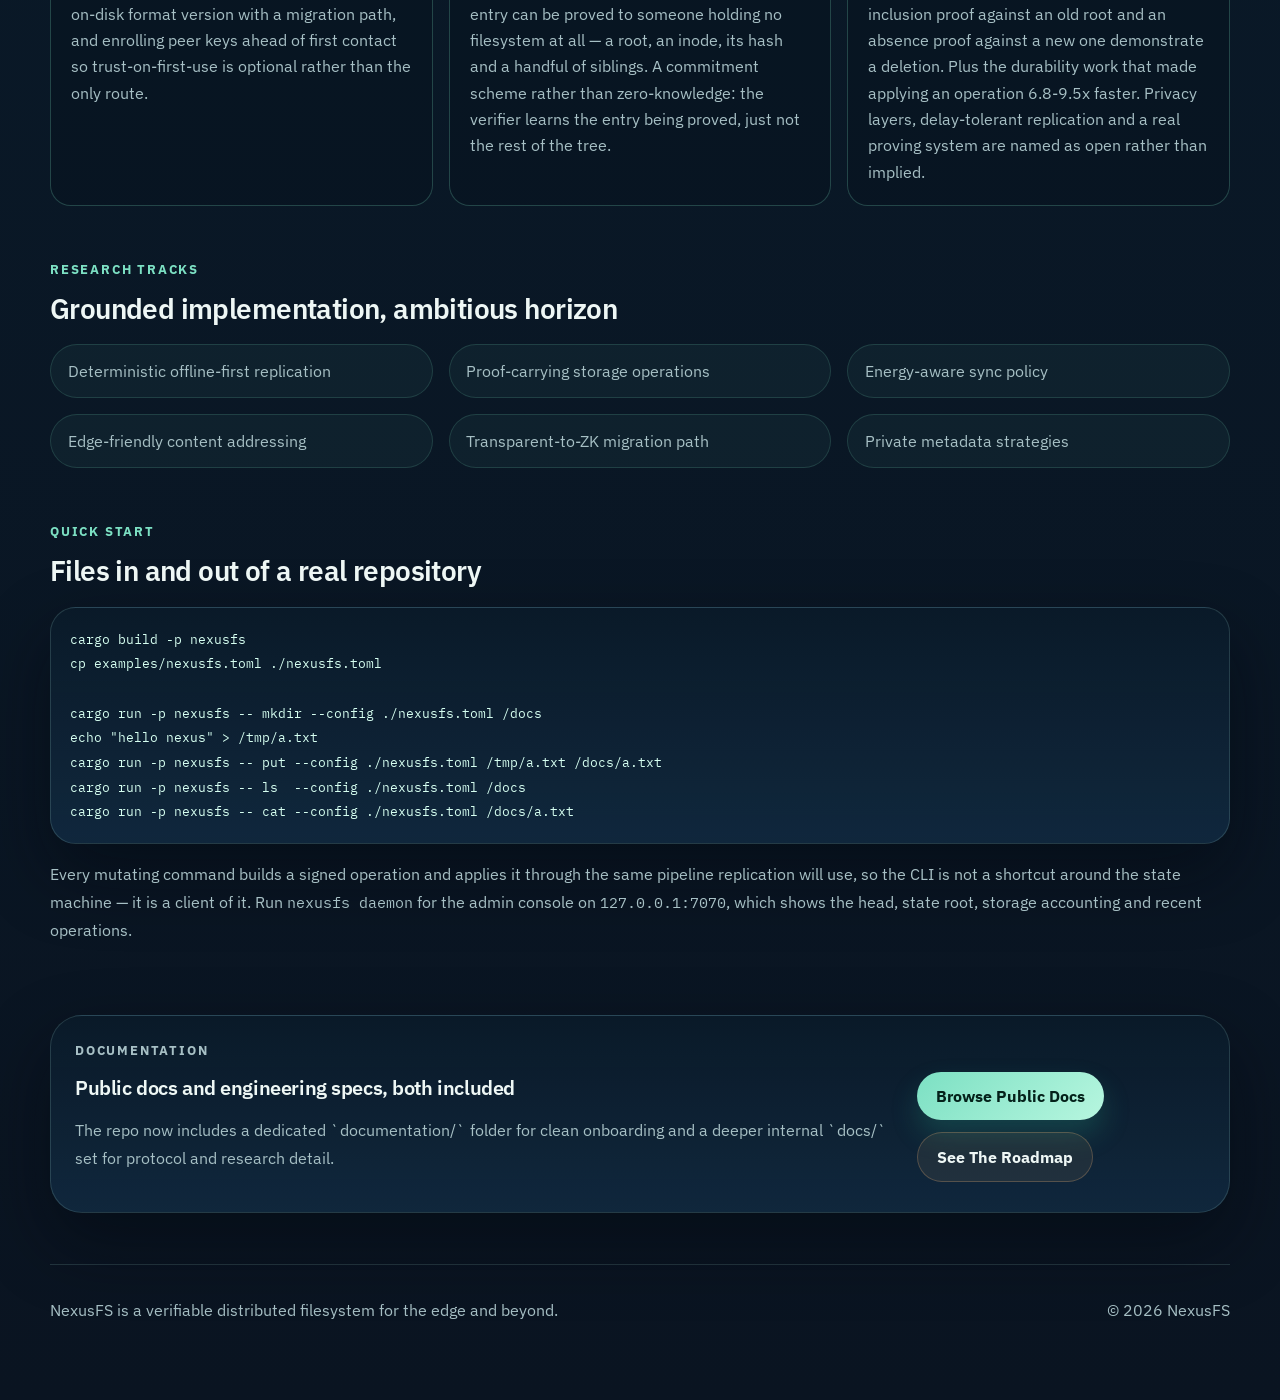
==== commit 869eaa79: "Collect orphaned namespace records, not only blobs Unlinking a file removes the entry from its paren" ====
--- a/site/index.html
+++ b/site/index.html
@@ -103,7 +103,7 @@
           </div>
           <div class="stat">
             <span class="stat-label">Test suite</span>
-            <strong>200 tests, clippy clean</strong>
+            <strong>205 tests, clippy clean</strong>
           </div>
           <div class="stat">
             <span class="stat-label">Licence</span>
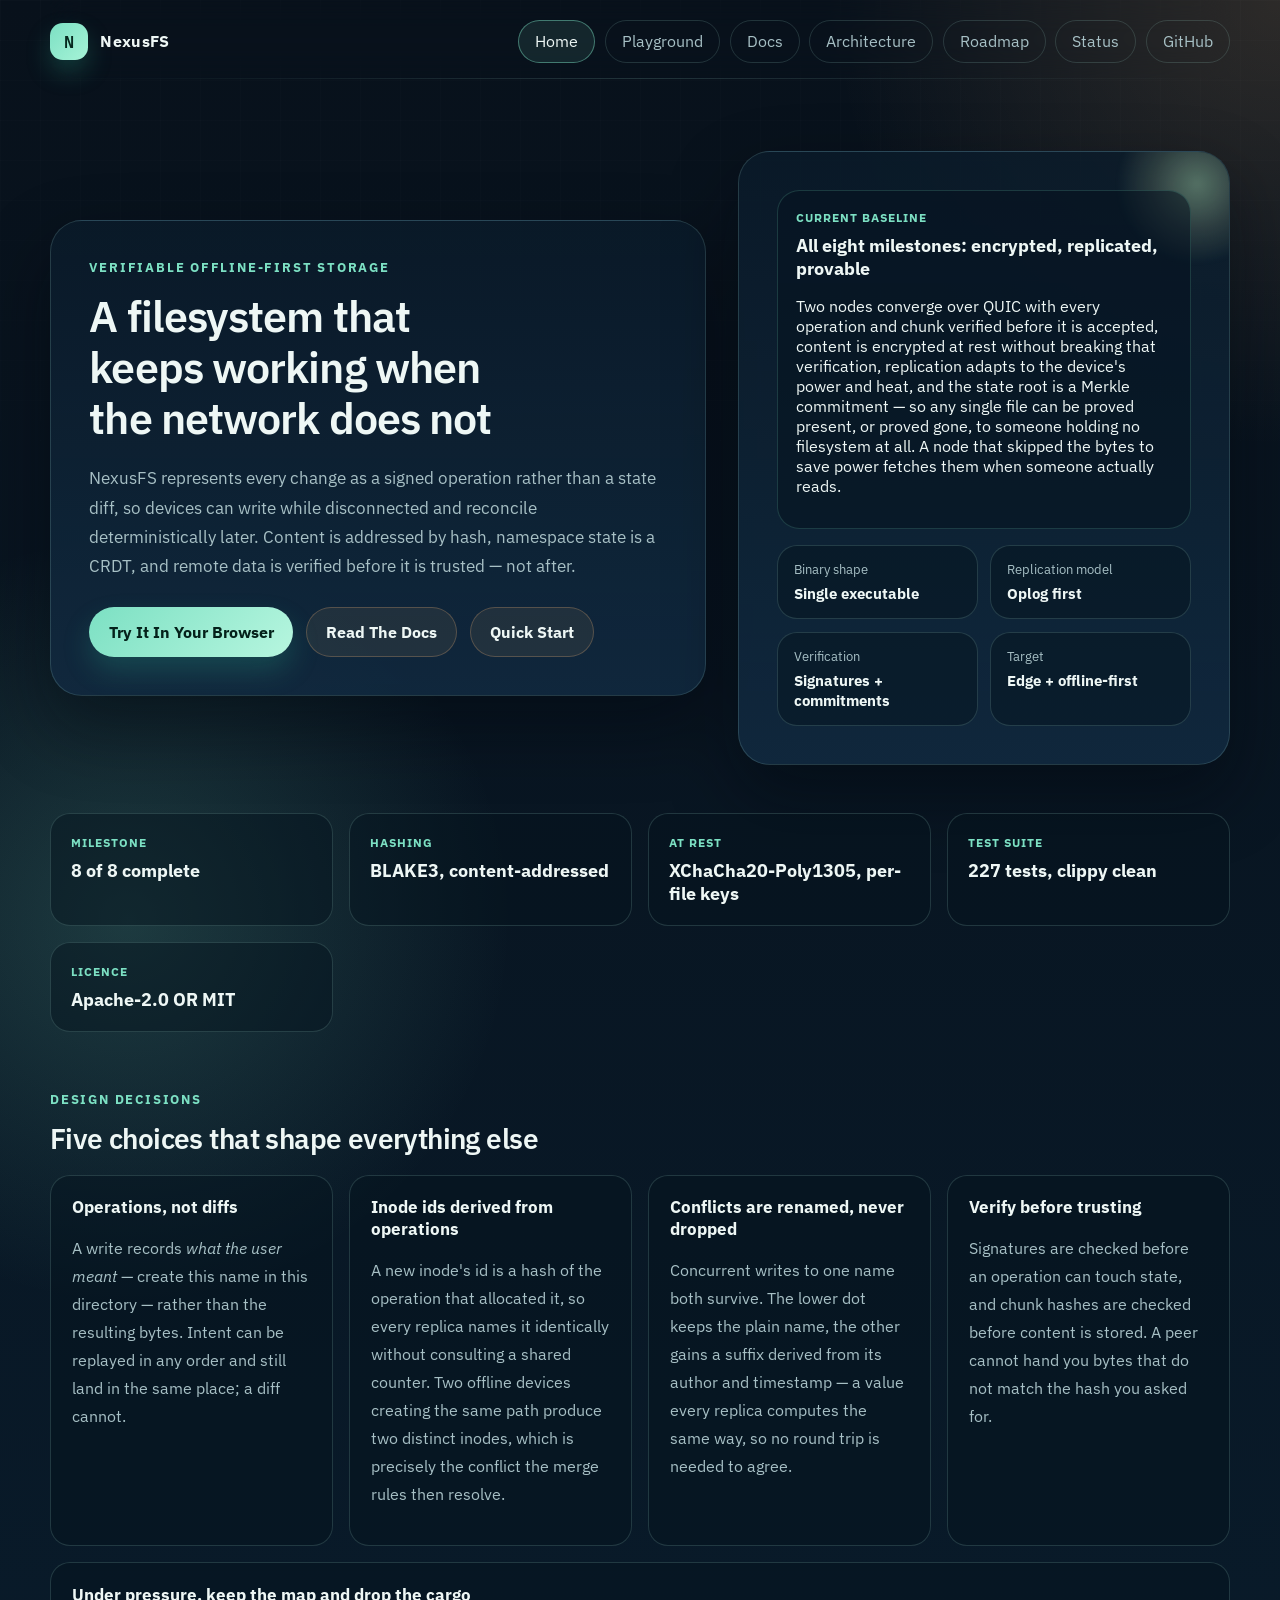
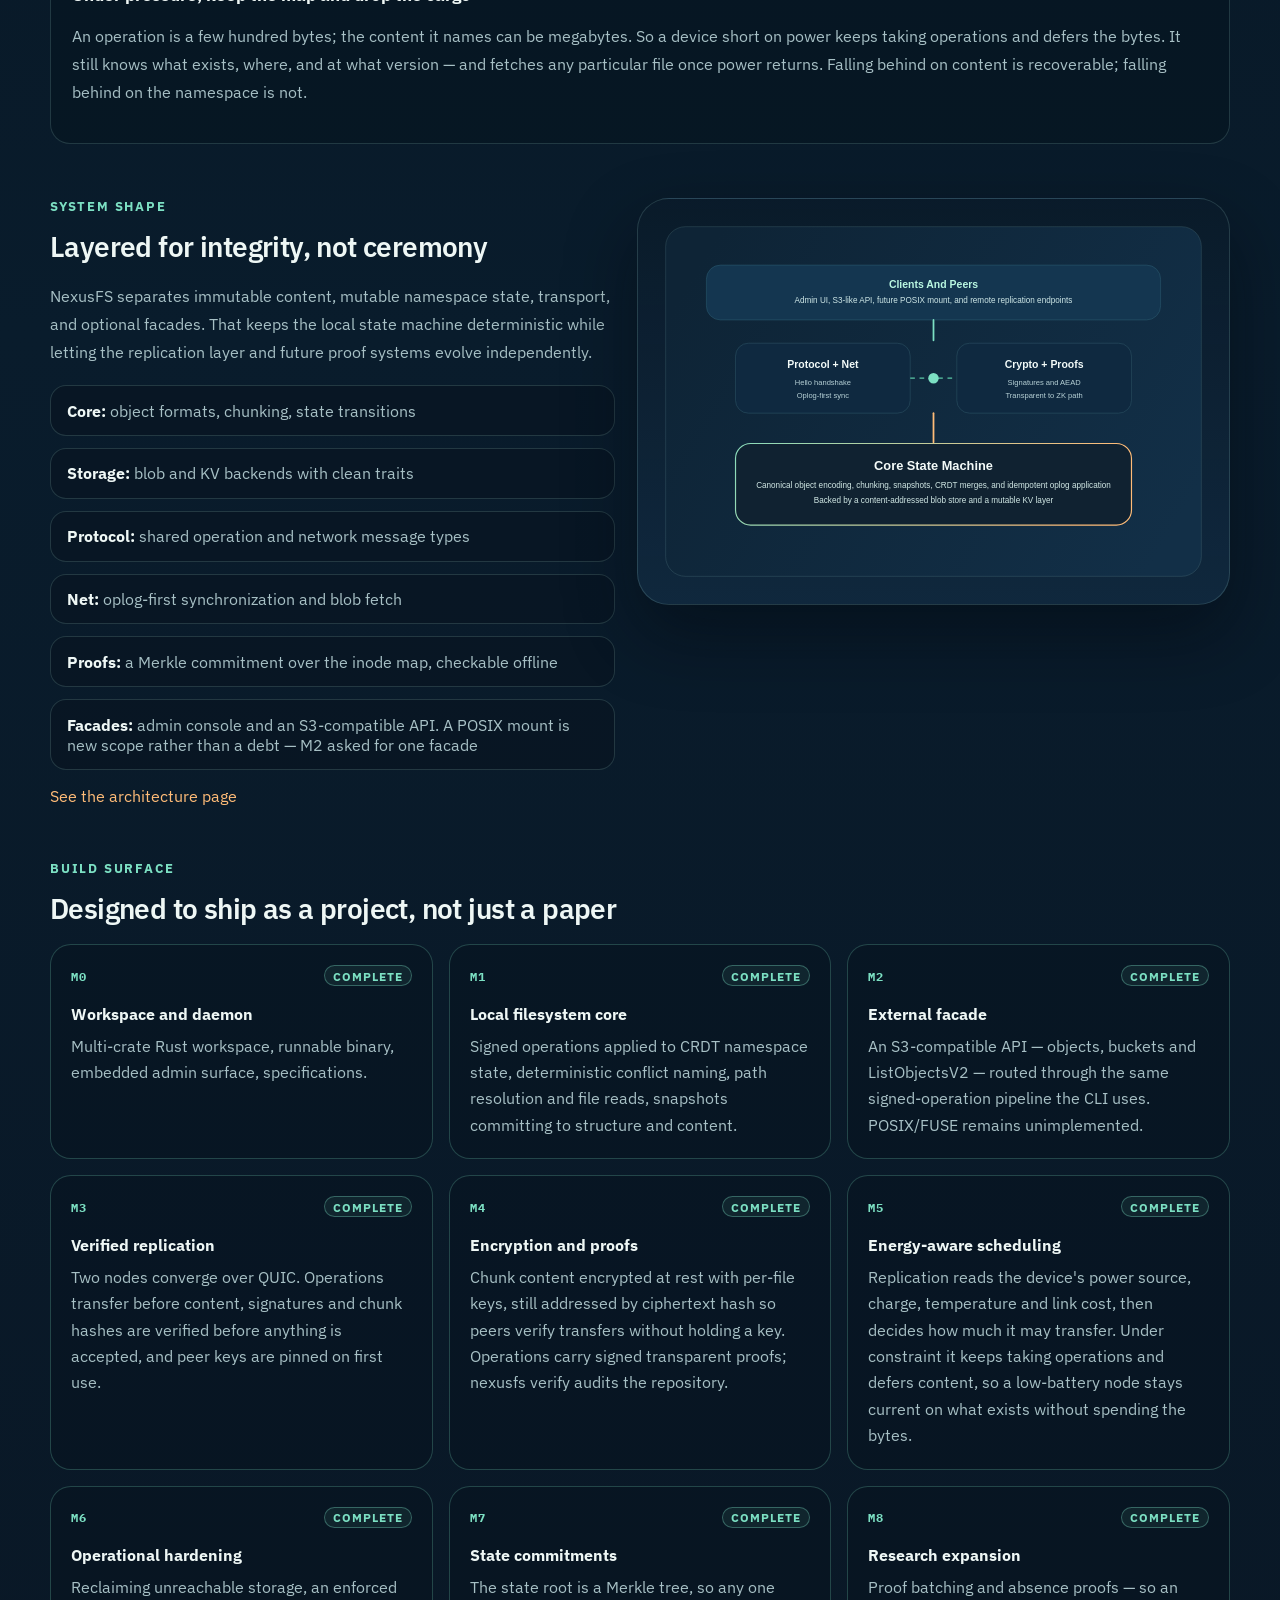
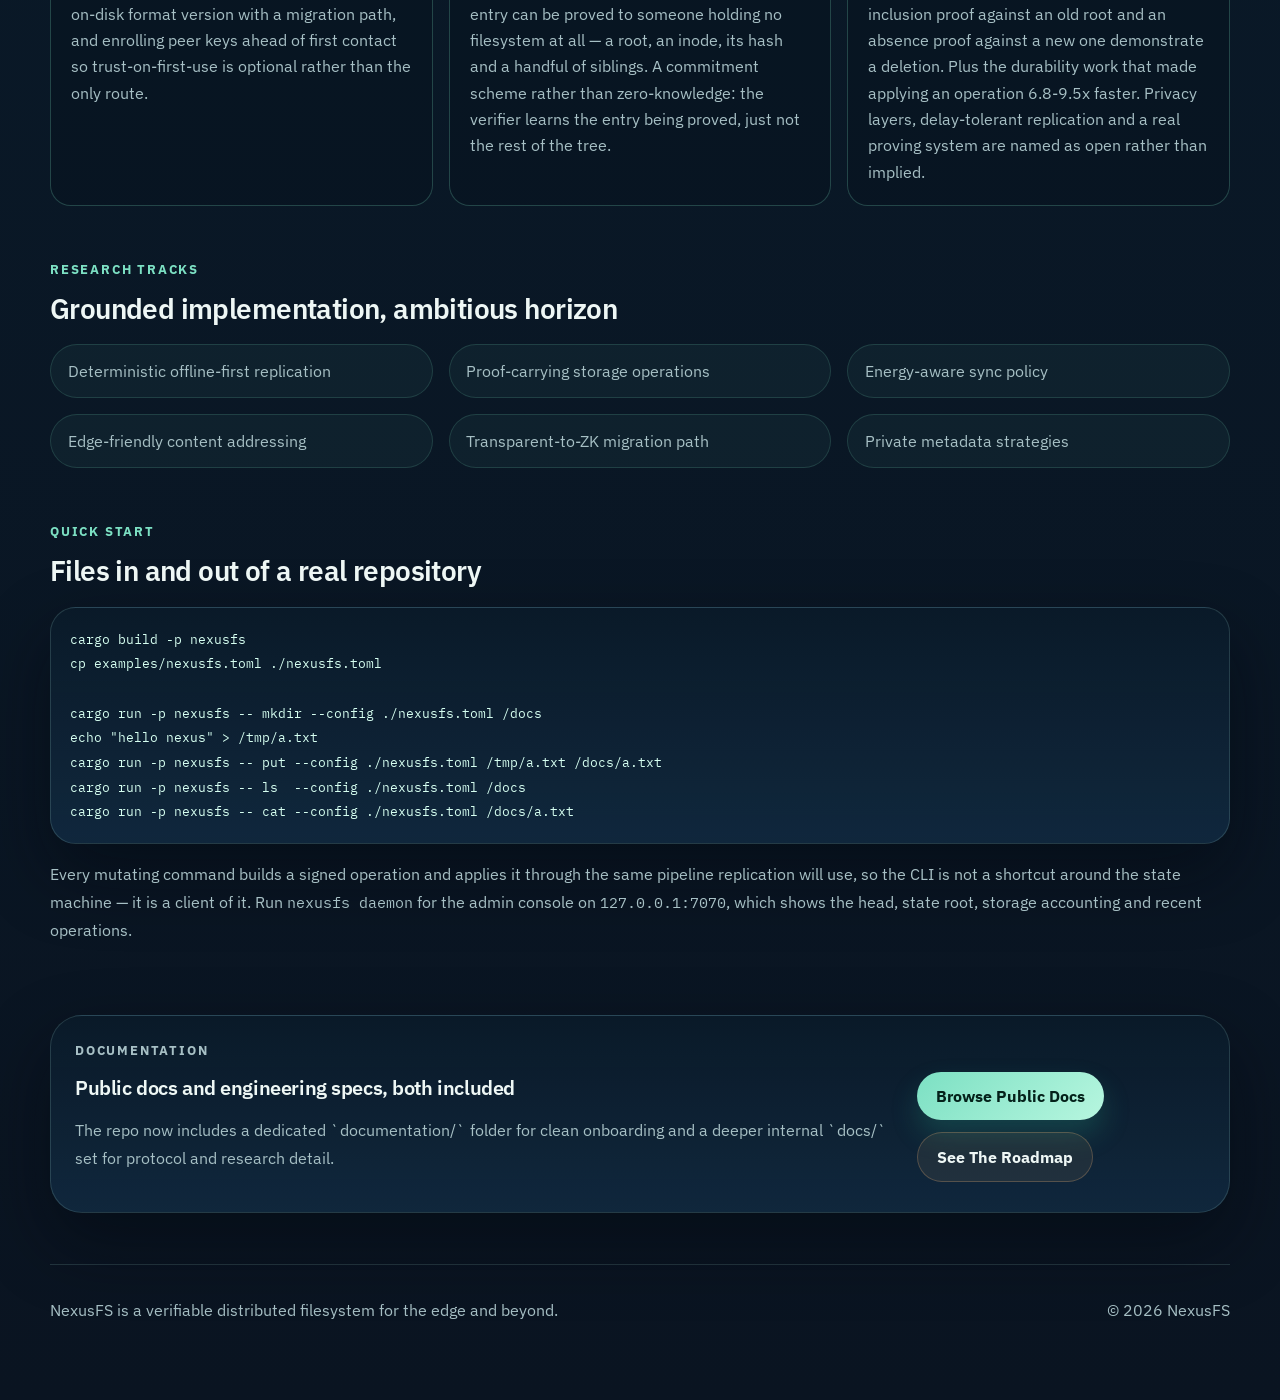
==== commit 040df334: "Docs: per-recipient sealing, and the thing an operator must now back up The encryption sections said" ====
--- a/site/index.html
+++ b/site/index.html
@@ -103,7 +103,7 @@
           </div>
           <div class="stat">
             <span class="stat-label">Test suite</span>
-            <strong>205 tests, clippy clean</strong>
+            <strong>227 tests, clippy clean</strong>
           </div>
           <div class="stat">
             <span class="stat-label">Licence</span>
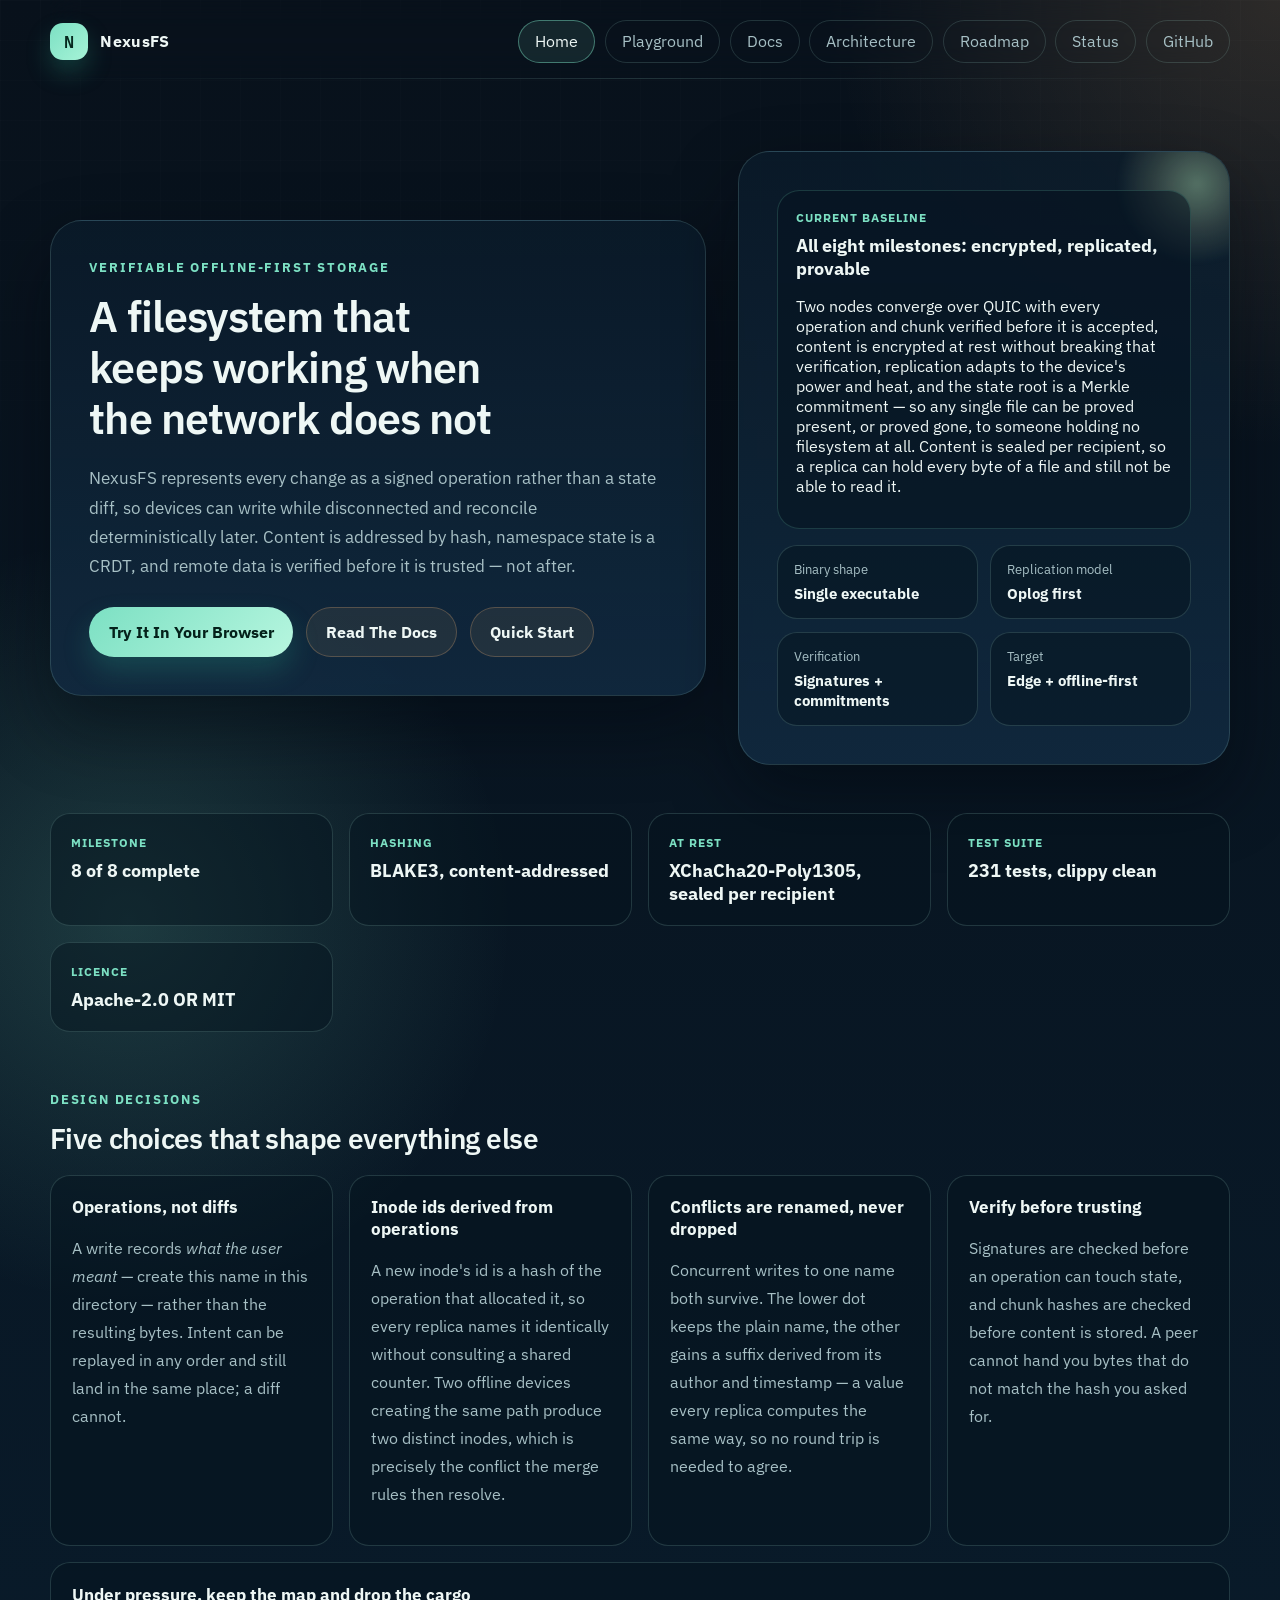
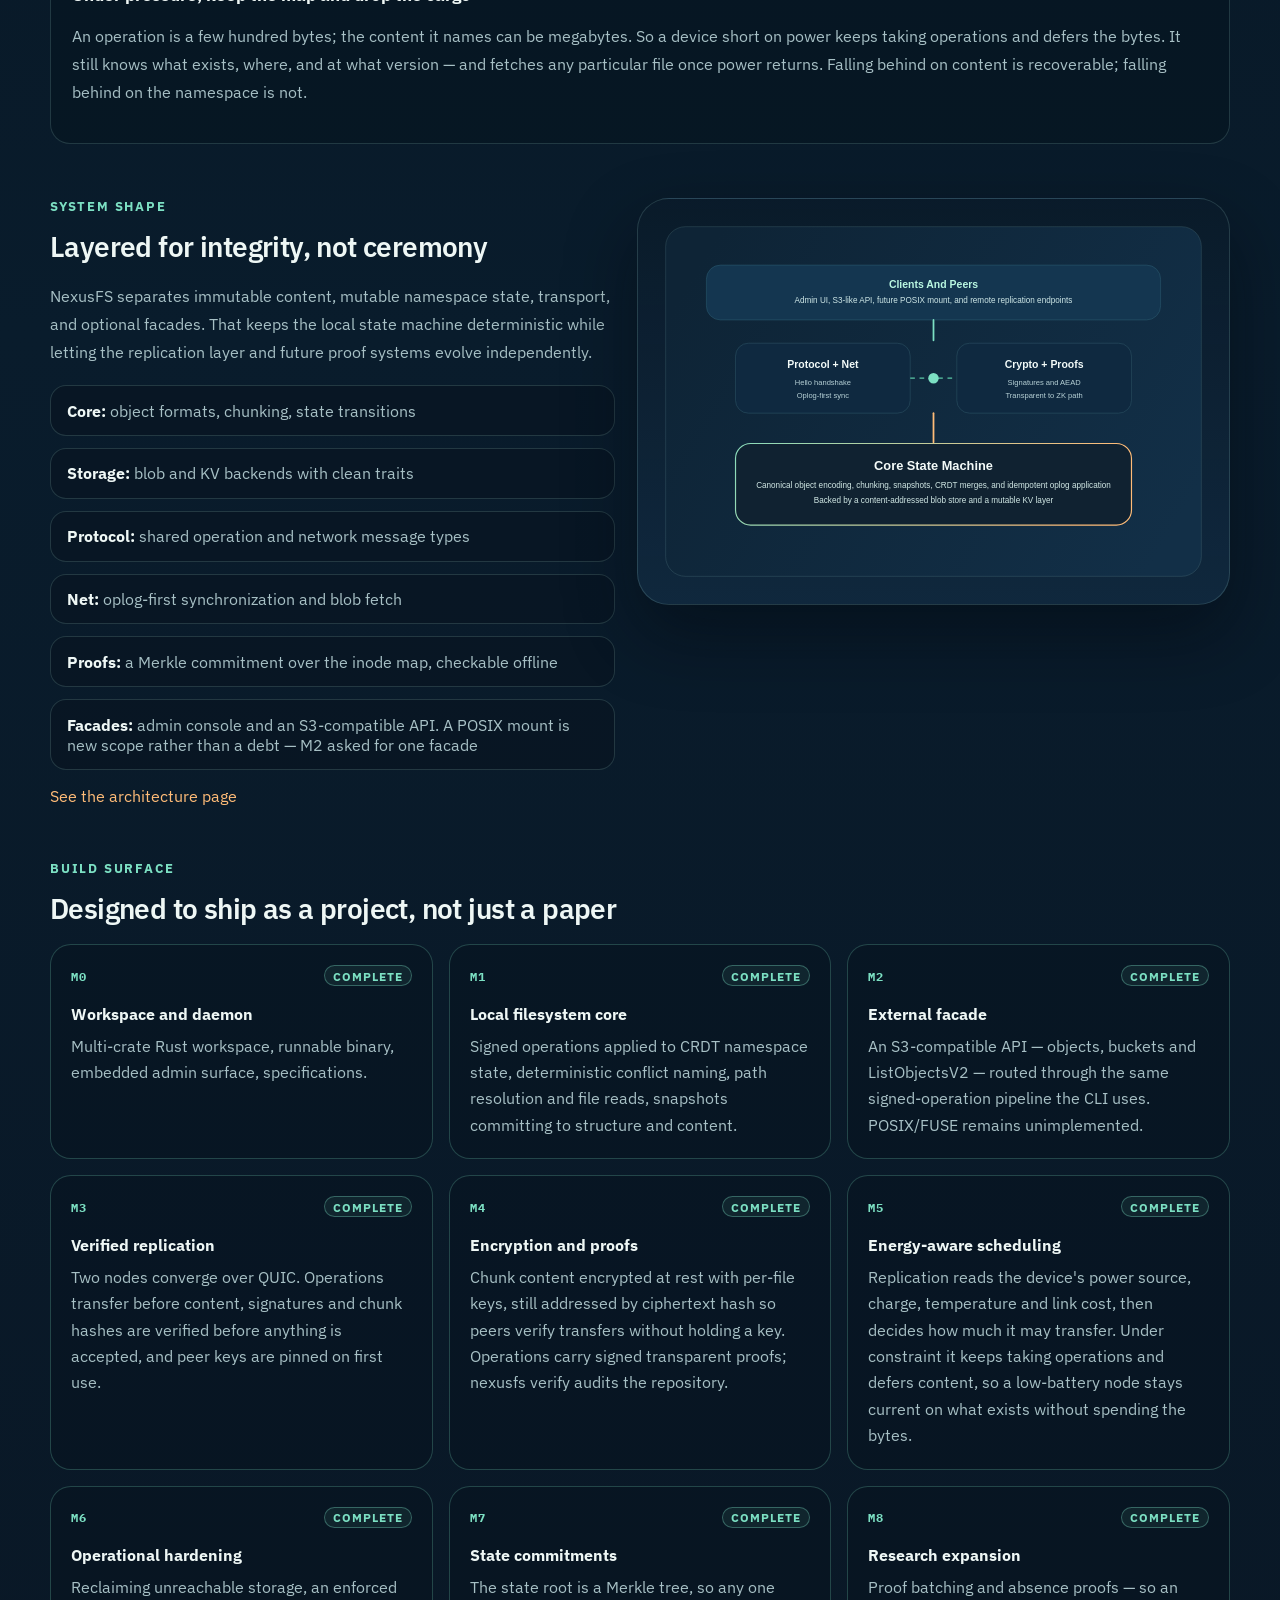
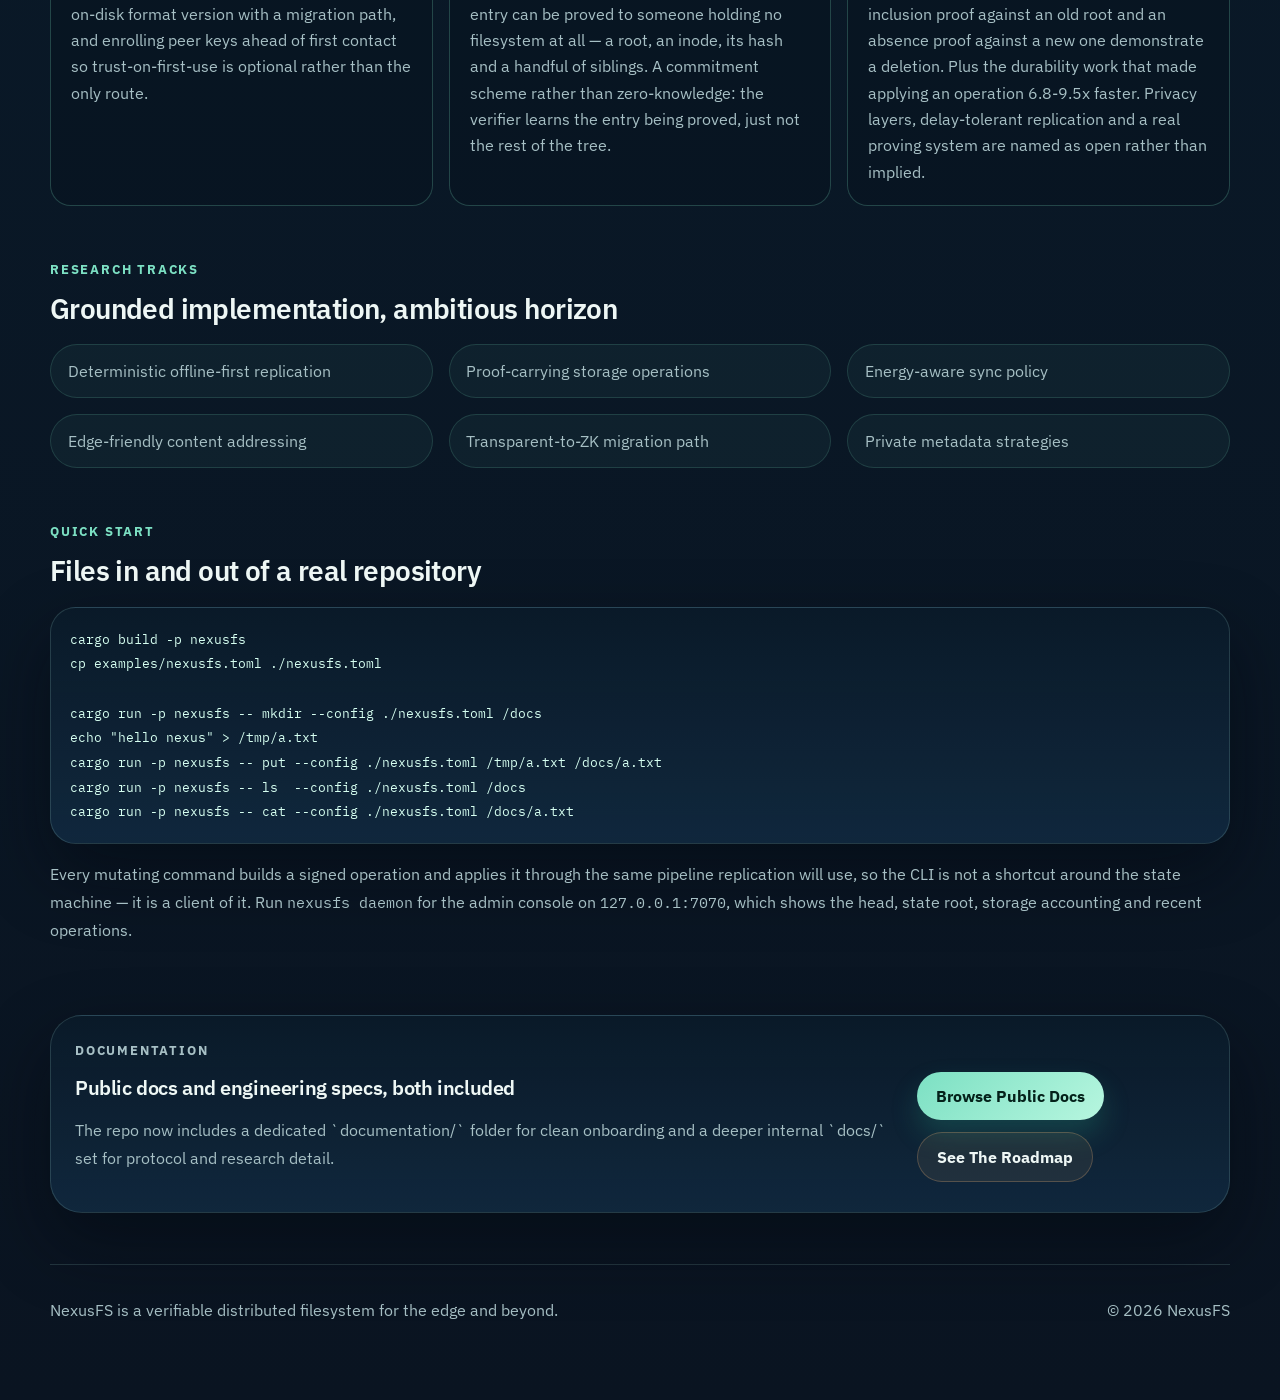
==== commit fc0602ad: "Update every surface for key rotation and the current status The status pages still described rotati" ====
--- a/site/index.html
+++ b/site/index.html
@@ -63,8 +63,8 @@
                 that verification, replication adapts to the device's power and heat,
                 and the state root is a Merkle commitment — so any single file can be
                 proved present, or proved gone, to someone holding no filesystem at all.
-                A node that skipped the bytes to save power fetches them when someone
-                actually reads.
+                Content is sealed per recipient, so a replica can hold every byte of a
+                file and still not be able to read it.
               </p>
             </div>
             <div class="mini-grid">
@@ -99,11 +99,11 @@
           </div>
           <div class="stat">
             <span class="stat-label">At rest</span>
-            <strong>XChaCha20-Poly1305, per-file keys</strong>
+            <strong>XChaCha20-Poly1305, sealed per recipient</strong>
           </div>
           <div class="stat">
             <span class="stat-label">Test suite</span>
-            <strong>227 tests, clippy clean</strong>
+            <strong>231 tests, clippy clean</strong>
           </div>
           <div class="stat">
             <span class="stat-label">Licence</span>
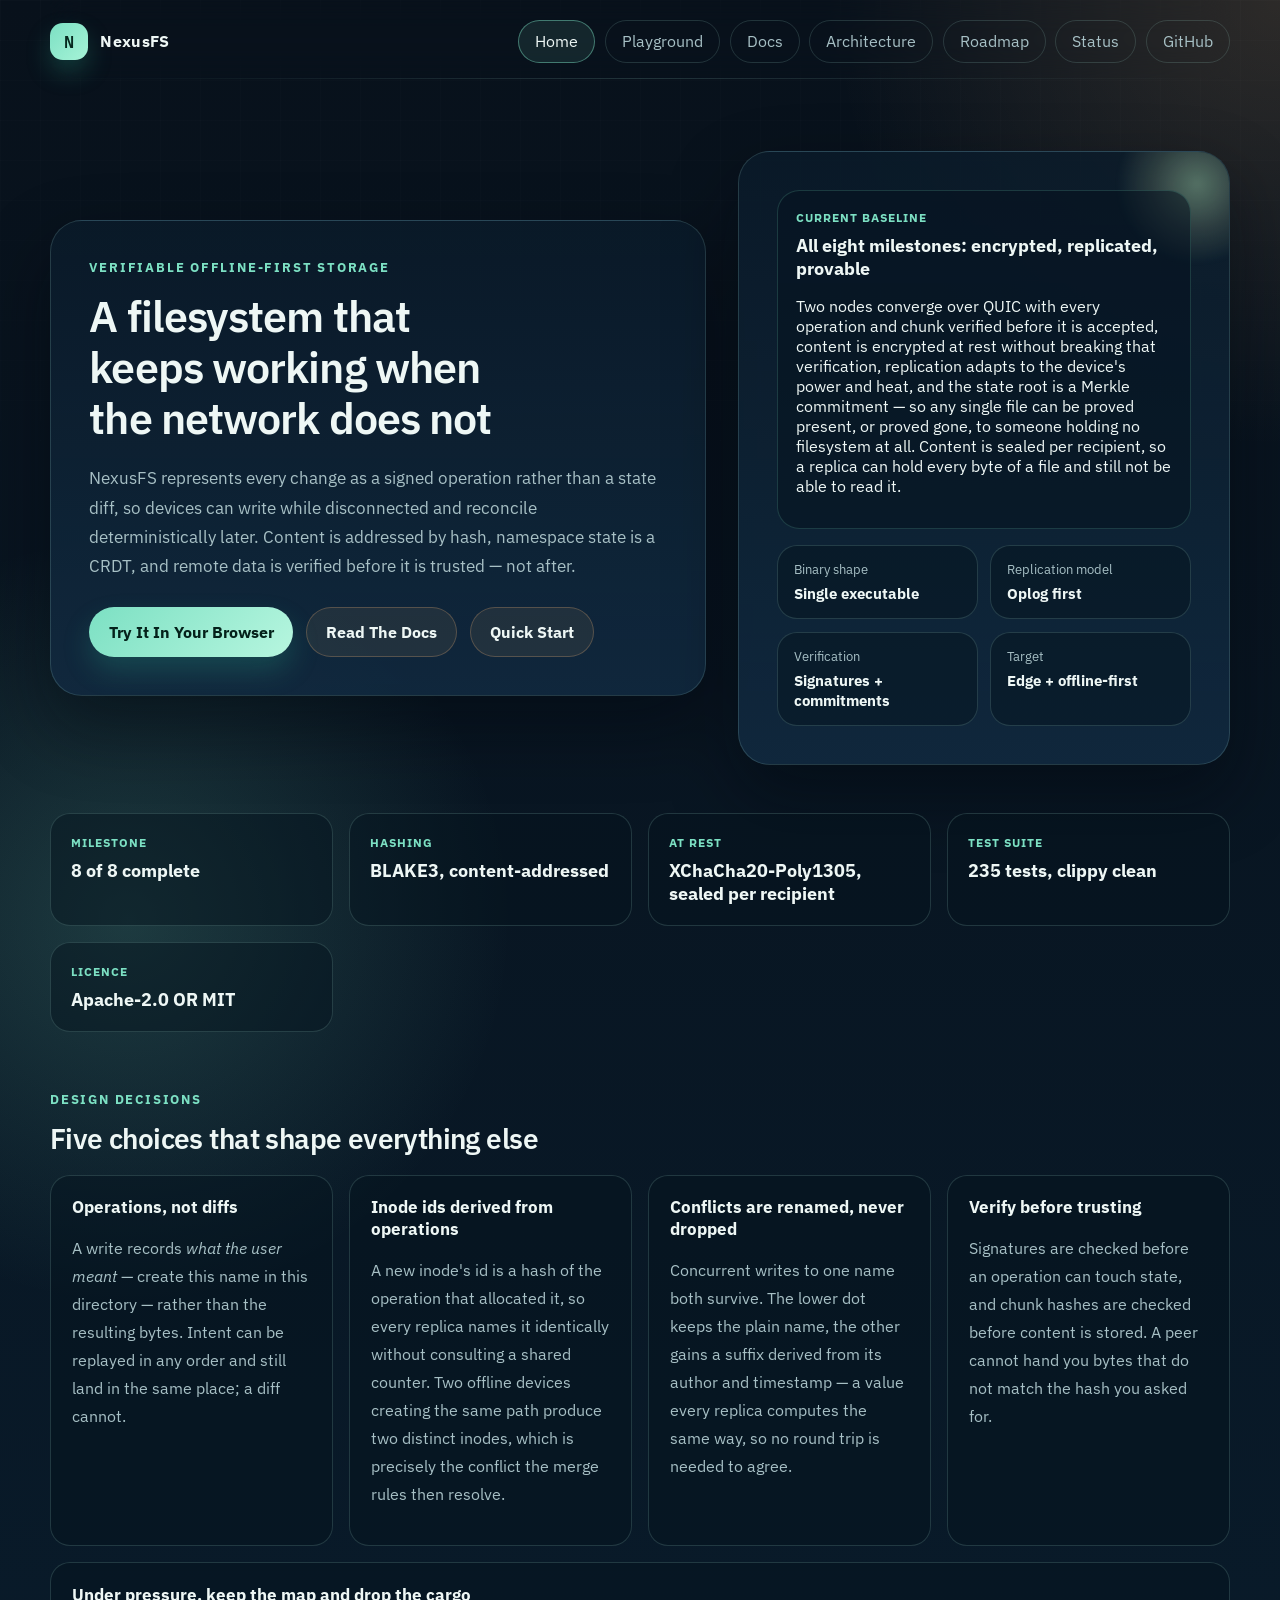
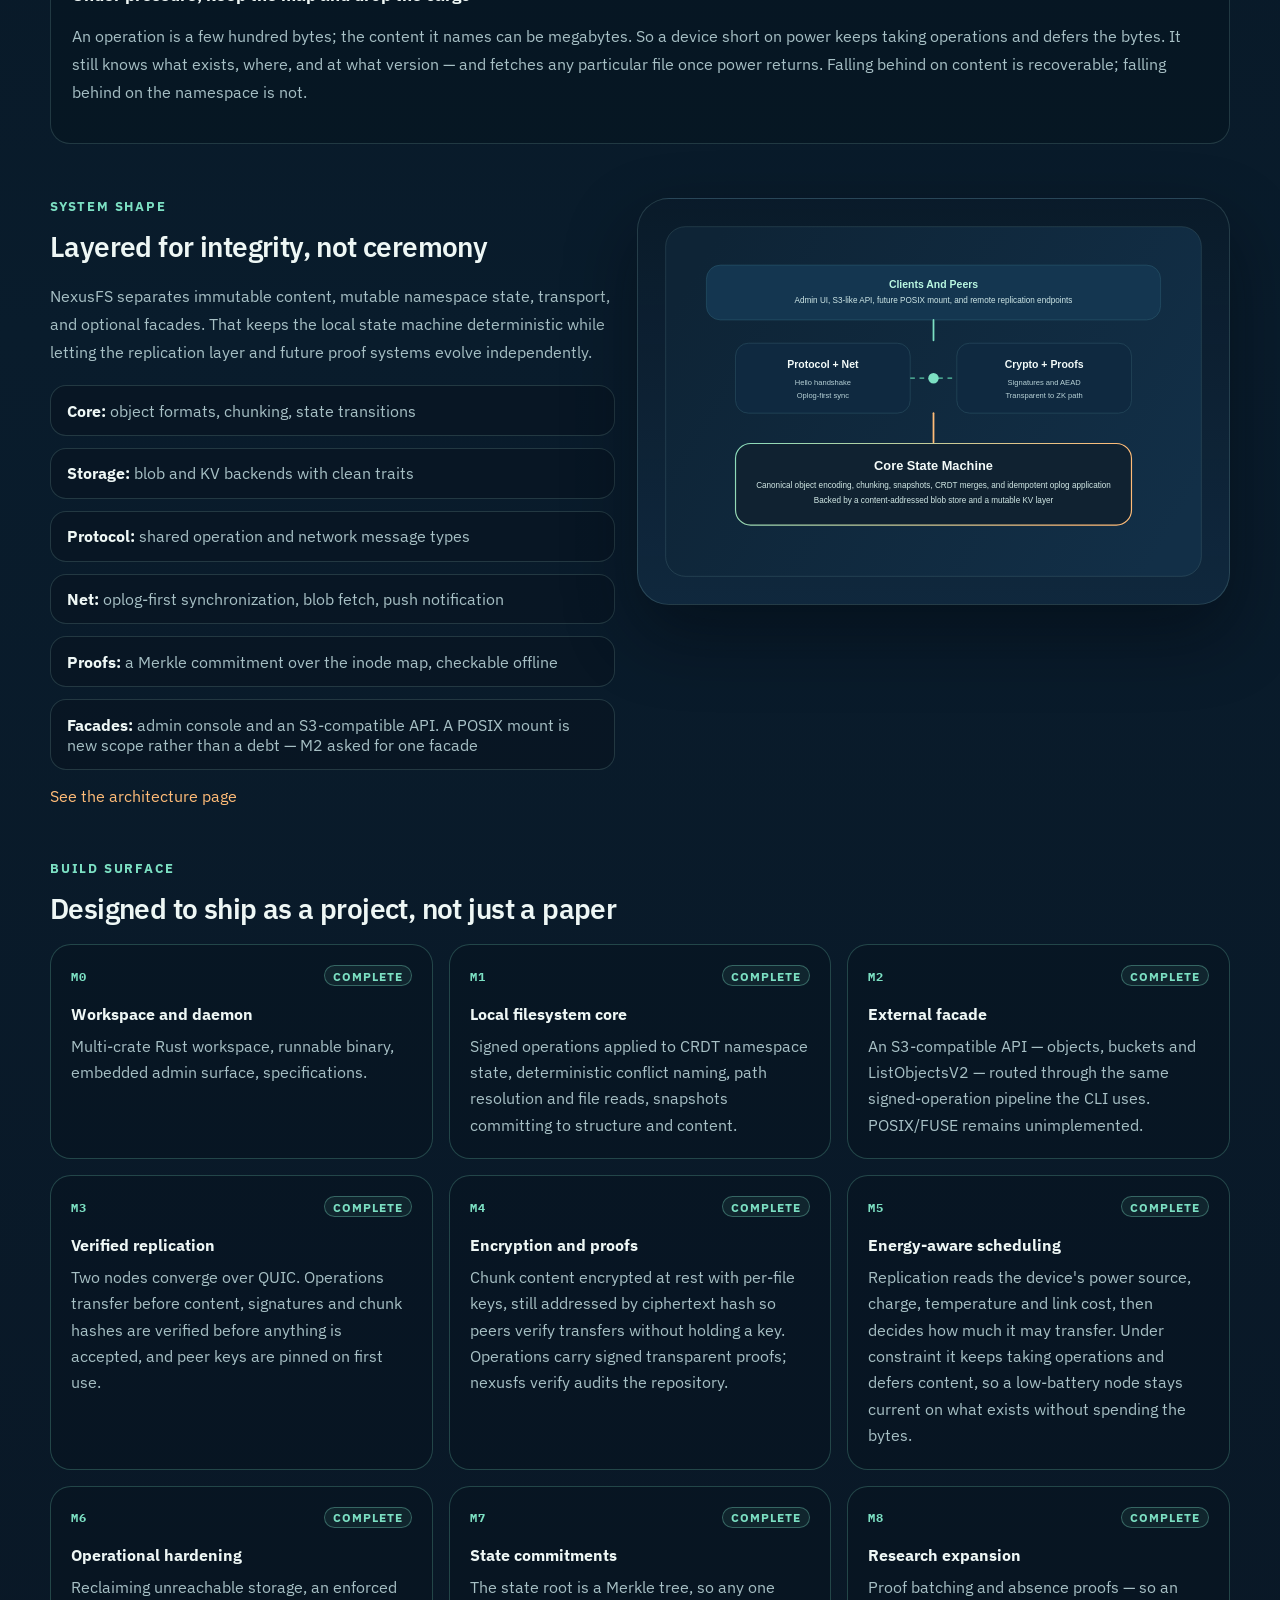
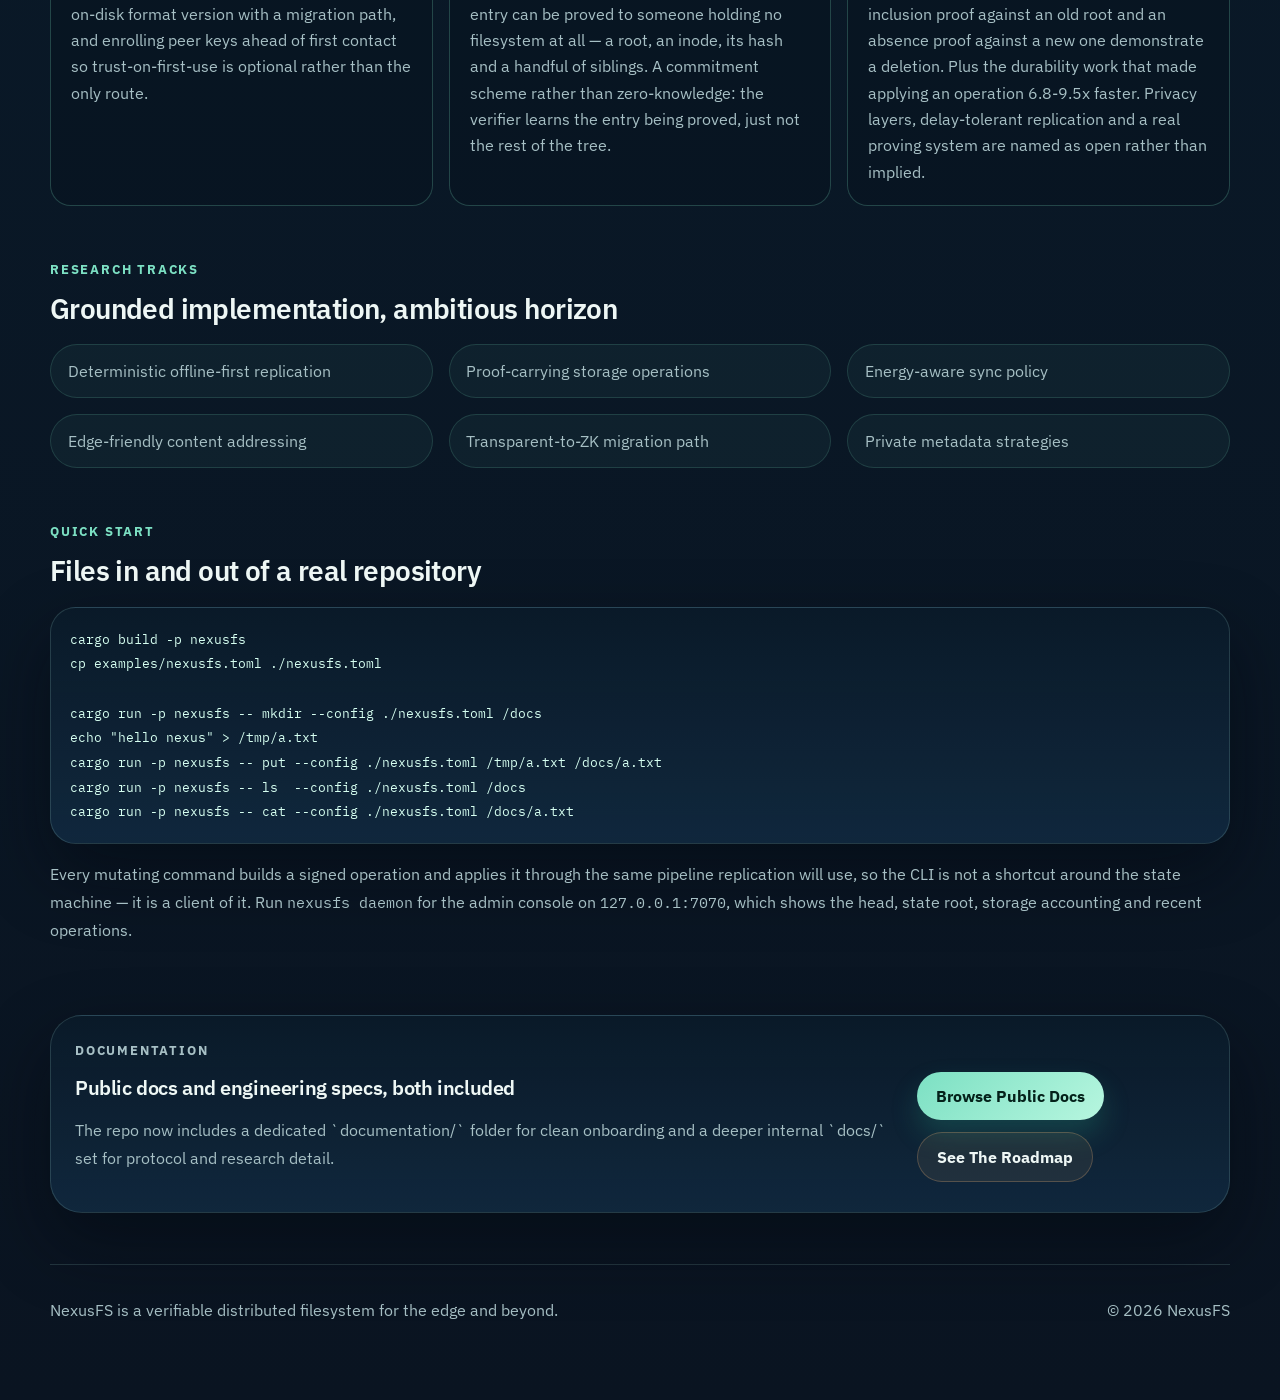
==== commit 986f83d2: "Docs: push notification, and what the poll interval now means `sync_interval_secs` stopped being the" ====
--- a/site/index.html
+++ b/site/index.html
@@ -103,7 +103,7 @@
           </div>
           <div class="stat">
             <span class="stat-label">Test suite</span>
-            <strong>231 tests, clippy clean</strong>
+            <strong>235 tests, clippy clean</strong>
           </div>
           <div class="stat">
             <span class="stat-label">Licence</span>
@@ -180,7 +180,7 @@
               <li><strong>Core:</strong> object formats, chunking, state transitions</li>
               <li><strong>Storage:</strong> blob and KV backends with clean traits</li>
               <li><strong>Protocol:</strong> shared operation and network message types</li>
-              <li><strong>Net:</strong> oplog-first synchronization and blob fetch</li>
+              <li><strong>Net:</strong> oplog-first synchronization, blob fetch, push notification</li>
               <li><strong>Proofs:</strong> a Merkle commitment over the inode map, checkable offline</li>
               <li><strong>Facades:</strong> admin console and an S3-compatible API. A POSIX
                 mount is new scope rather than a debt — M2 asked for one facade</li>
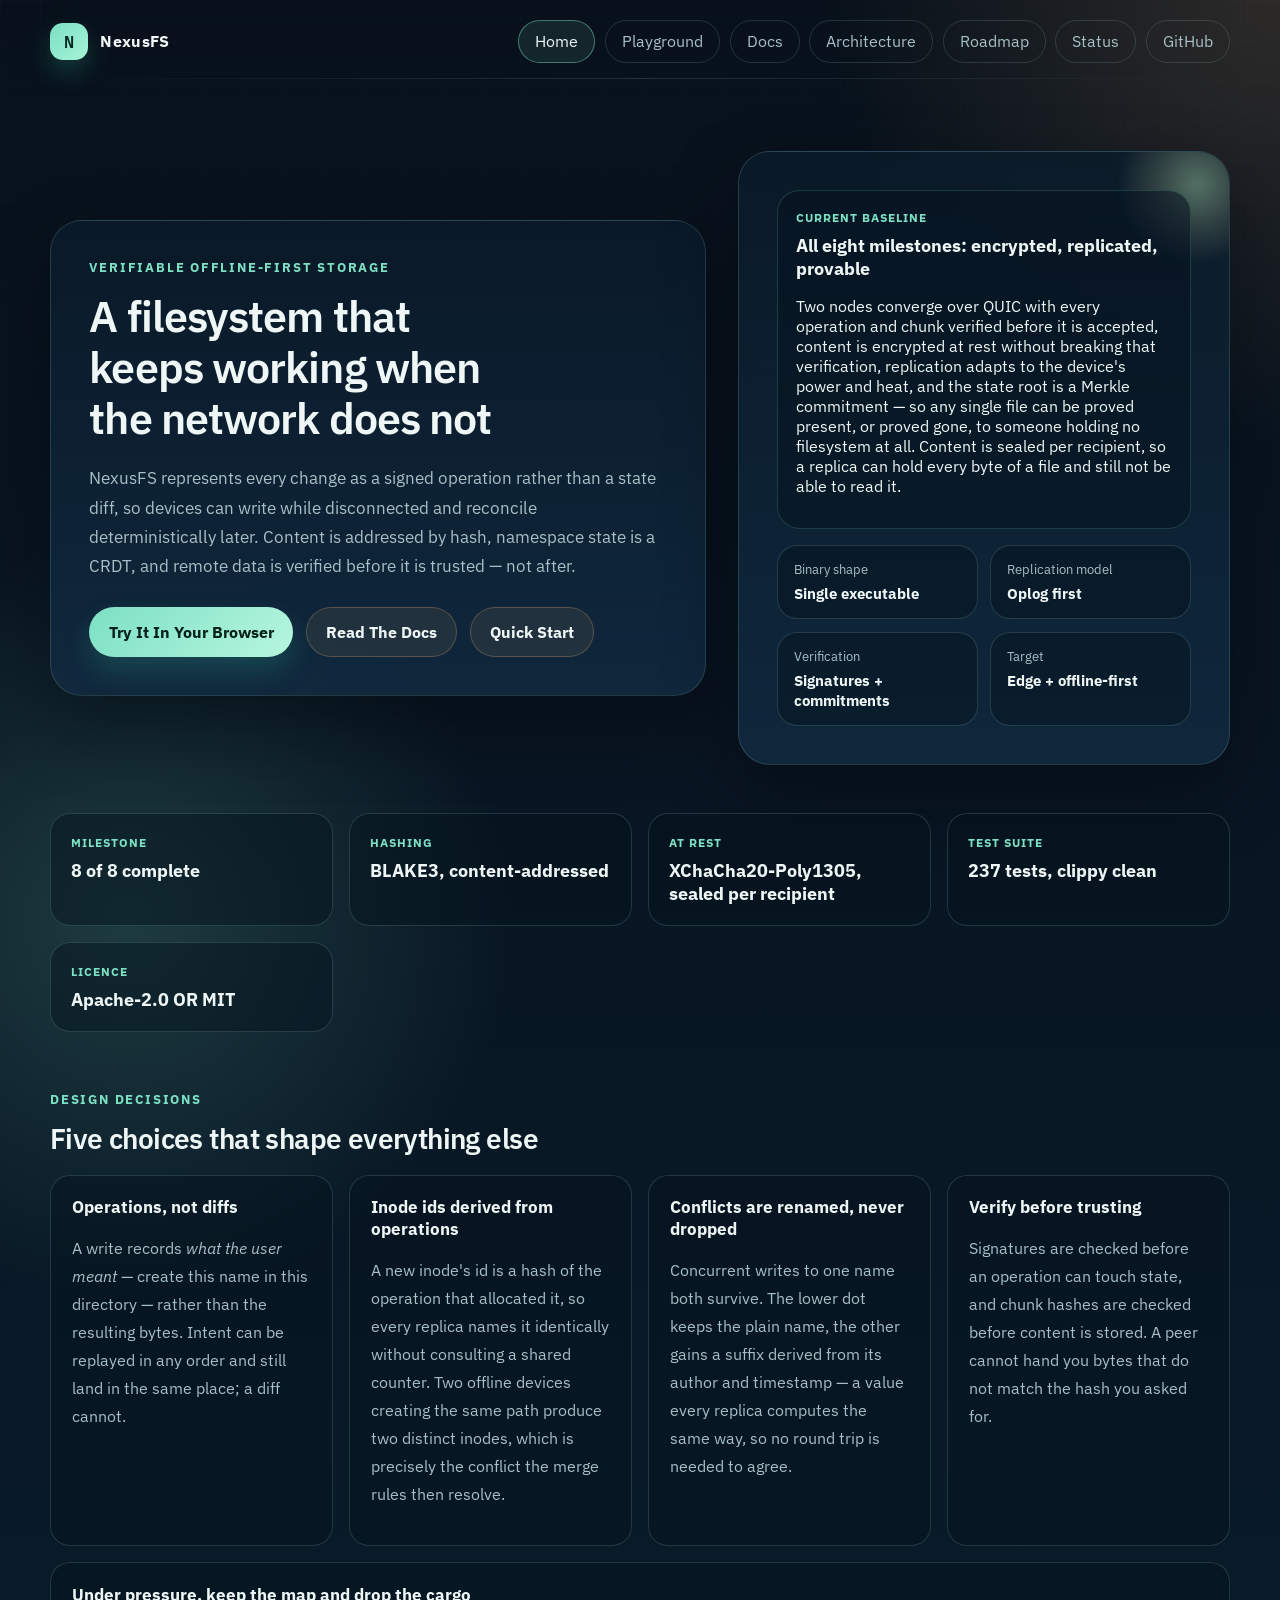
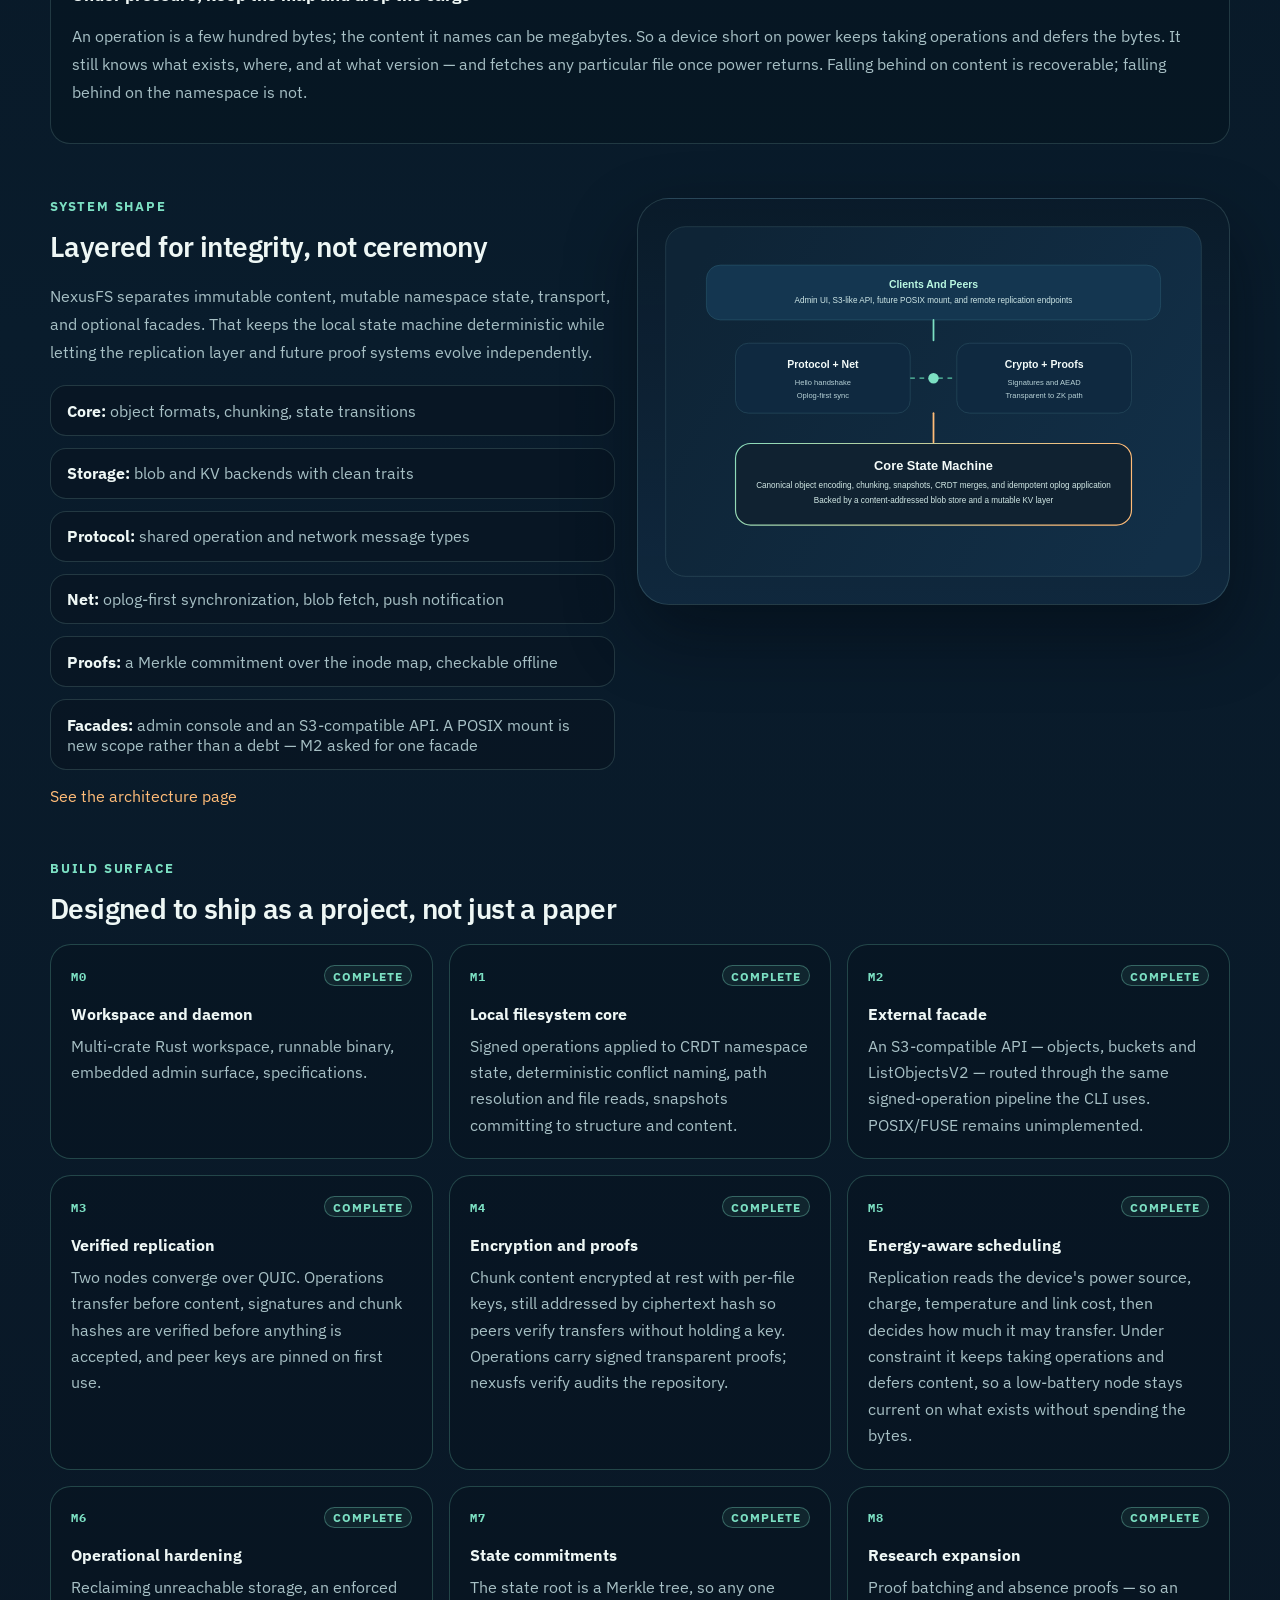
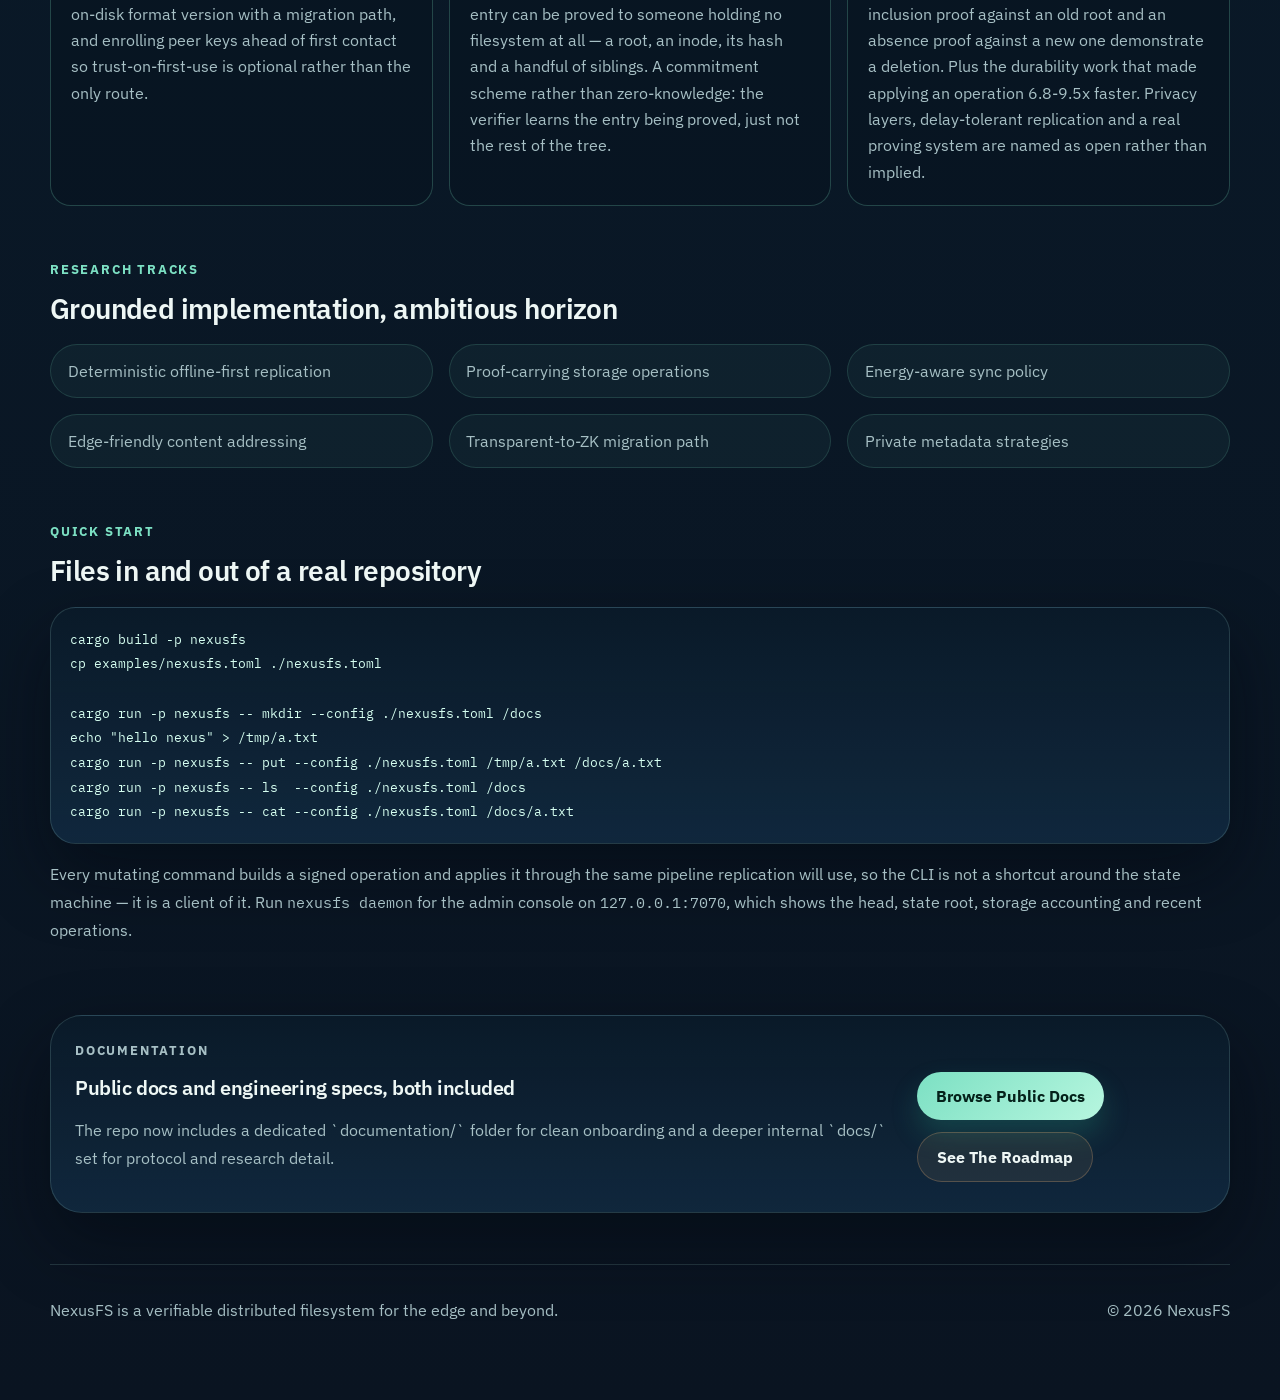
==== commit f2cb467f: "Look up one name without listing the whole directory The backlog said `resolve_path` was slow becaus" ====
--- a/site/index.html
+++ b/site/index.html
@@ -103,7 +103,7 @@
           </div>
           <div class="stat">
             <span class="stat-label">Test suite</span>
-            <strong>235 tests, clippy clean</strong>
+            <strong>237 tests, clippy clean</strong>
           </div>
           <div class="stat">
             <span class="stat-label">Licence</span>
